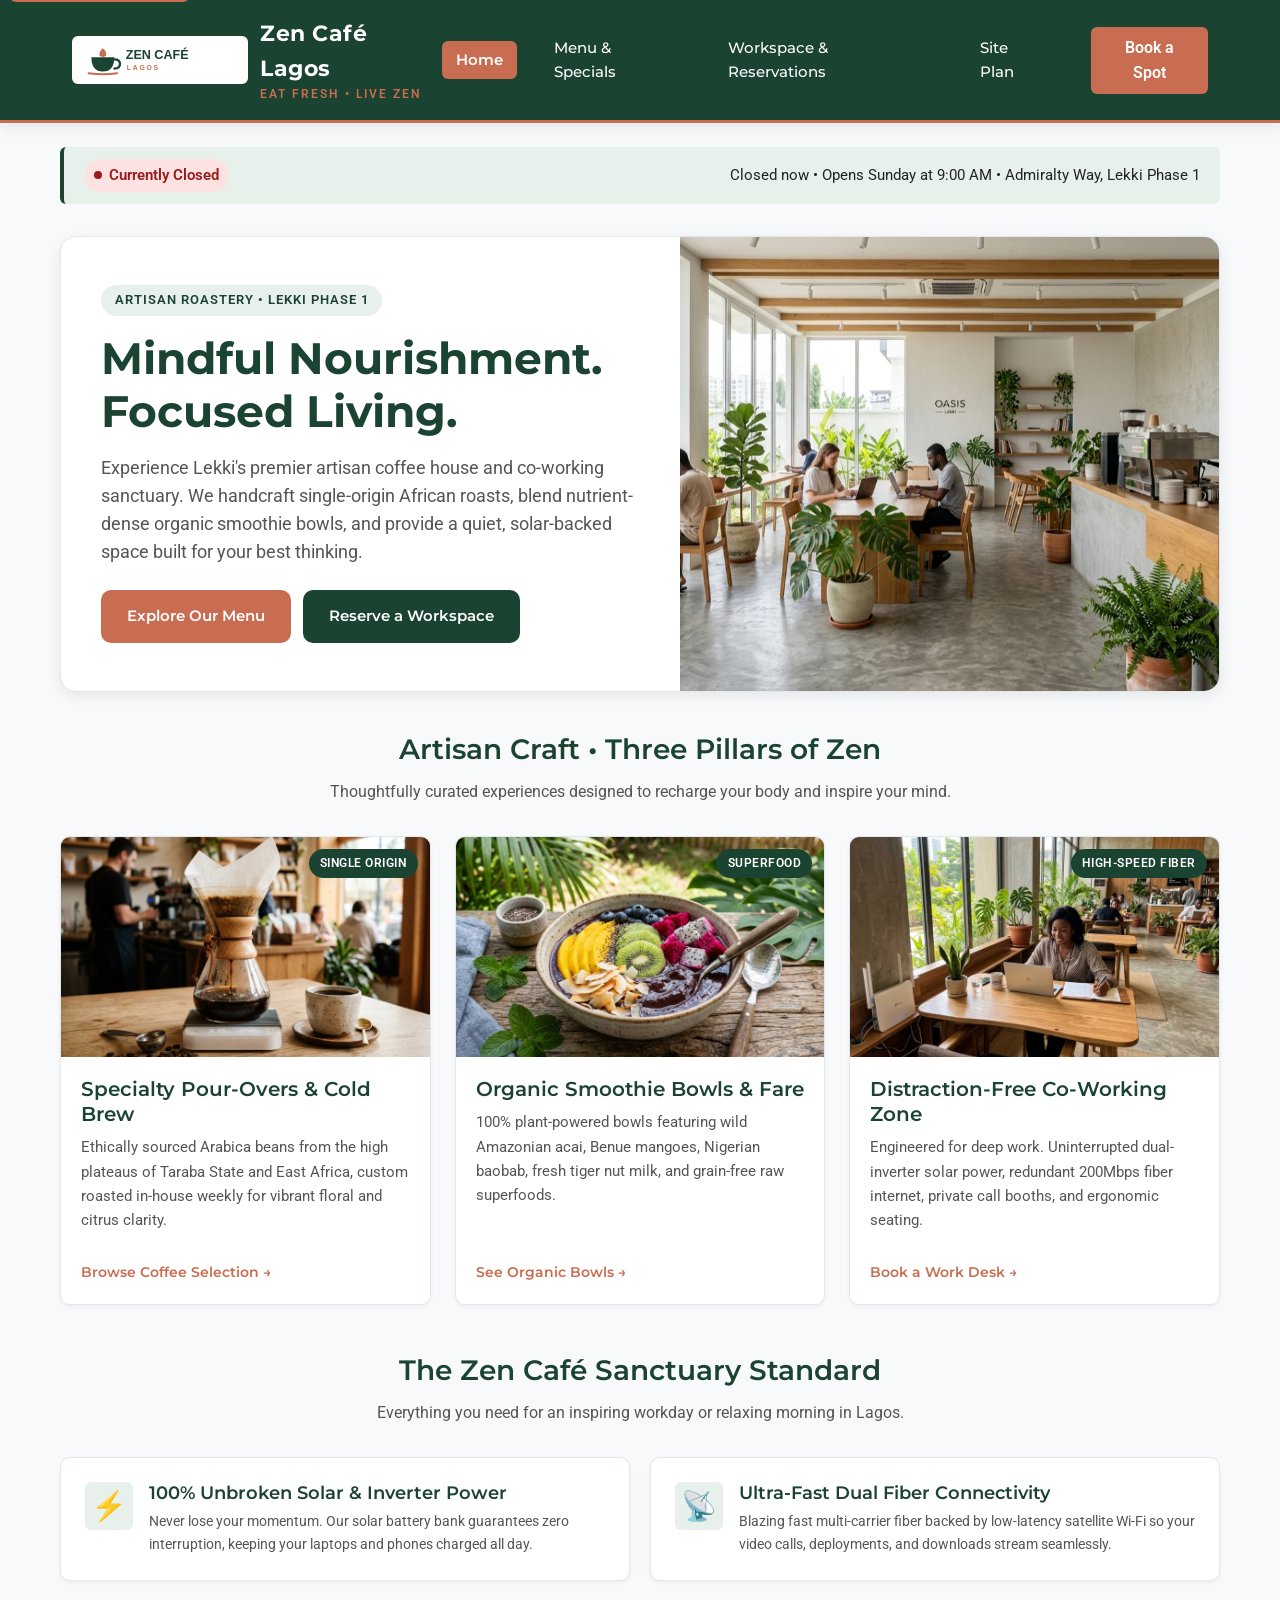
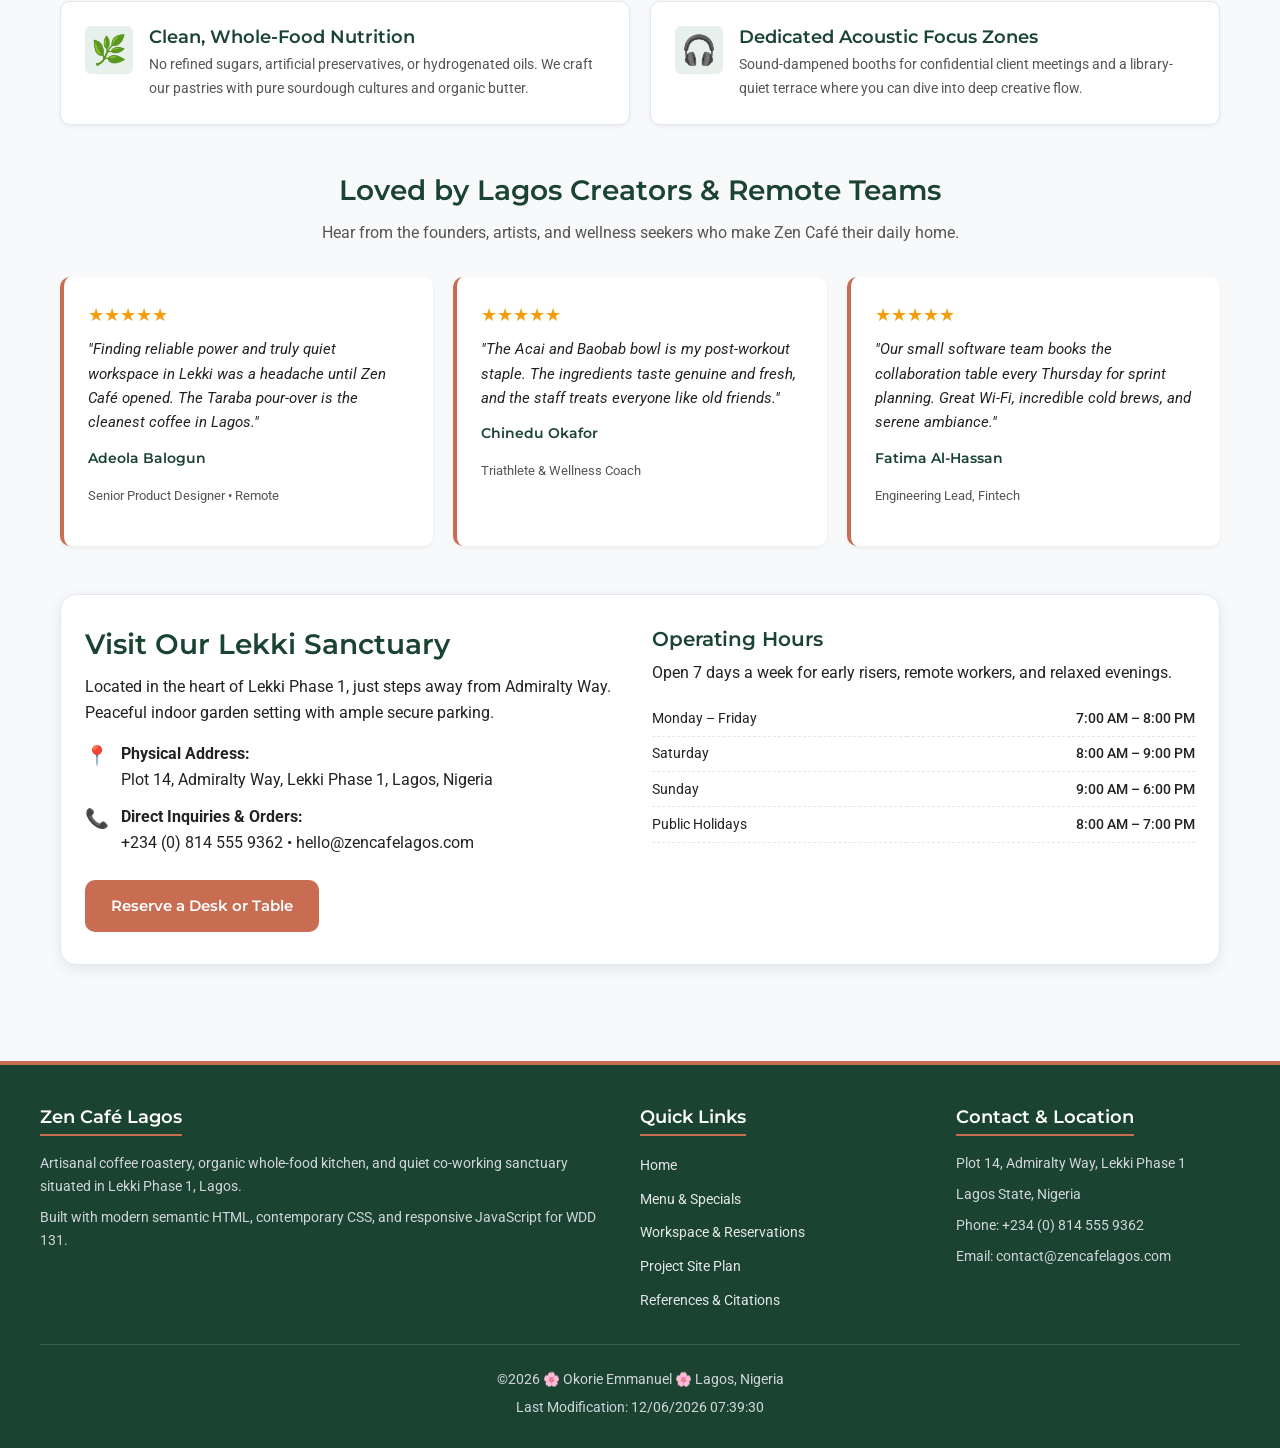
==== project/index.html @ 16a54fa1 "Unsafe attempt to load URL file:///Users/bookpro/Desktop/personal/school/wdd131/project/index.html f" ====
<!DOCTYPE html>
<html lang="en">
<head>
    <meta charset="UTF-8">
    <meta name="viewport" content="width=device-width, initial-scale=1.0">
    <title>Zen Café Lagos | Artisan Coffee, Organic Bowls &amp; Co-Working Sanctuary</title>
    <meta name="description" content="Discover Zen Café Lagos in Lekki Phase 1: specialty single-origin coffees, organic smoothie bowls, fresh sourdough bakery, and a quiet fiber-powered co-working sanctuary.">
    <meta name="author" content="Okorie Emmanuel">
    <link rel="preconnect" href="https://fonts.googleapis.com">
    <link rel="preconnect" href="https://fonts.gstatic.com" crossorigin>
    <link href="https://fonts.googleapis.com/css2?family=Montserrat:wght@500;600;700&family=Roboto:wght@400;500;700&display=swap" rel="stylesheet">
    <link rel="stylesheet" href="styles/main.css">
    <script src="scripts/main.js" defer></script>
</head>
<body>
    <a href="#main-content" class="skip-link">Skip to main content</a>

    <header>
        <div class="header-container">
            <a href="index.html" class="brand-wrapper" aria-label="Zen Café Lagos Home">
                <img src="images/site-logo.svg" alt="Zen Café Lagos Logo" class="site-logo" width="180" height="48">
                <div>
                    <span class="brand-title">Zen Café Lagos</span>
                    <span class="brand-tagline">Eat Fresh &bull; Live Zen</span>
                </div>
            </a>

            <button type="button" class="hamburger-btn" id="hamburger-btn" aria-label="Toggle navigation menu" aria-expanded="false" aria-controls="primary-nav">
                <span></span>
                <span></span>
                <span></span>
            </button>

            <nav class="primary-nav" id="primary-nav" aria-label="Main Navigation">
                <ul class="nav-list">
                    <li><a href="index.html" class="nav-link active">Home</a></li>
                    <li><a href="menu.html" class="nav-link">Menu &amp; Specials</a></li>
                    <li><a href="reservations.html" class="nav-link">Workspace &amp; Reservations</a></li>
                    <li><a href="siteplan.html" class="nav-link">Site Plan</a></li>
                    <li class="nav-cta-item"><a href="reservations.html" class="btn-nav-reserve">Book a Spot</a></li>
                </ul>
            </nav>
        </div>
    </header>

    <main id="main-content">
        <!-- Live Operating Hours Status Bar -->
        <div class="status-bar" id="live-cafe-status" aria-live="polite">
            <span class="status-badge status-open">
                <span class="pulse-dot"></span>
                Checking Hours...
            </span>
            <span class="status-hours-text">Admiralty Way, Lekki Phase 1, Lagos</span>
        </div>

        <!-- Hero Section -->
        <section class="hero-section" aria-labelledby="hero-heading">
            <div class="hero-content">
                <span class="hero-pill">Artisan Roastery &bull; Lekki Phase 1</span>
                <h1 id="hero-heading" class="hero-title">Mindful Nourishment. Focused Living.</h1>
                <p class="hero-tagline">
                    Experience Lekki's premier artisan coffee house and co-working sanctuary. We handcraft single-origin African roasts, blend nutrient-dense organic smoothie bowls, and provide a quiet, solar-backed space built for your best thinking.
                </p>
                <div class="hero-actions">
                    <a href="menu.html" class="btn btn-secondary">Explore Our Menu</a>
                    <a href="reservations.html" class="btn btn-primary">Reserve a Workspace</a>
                </div>
            </div>
            <div class="hero-media">
                <img src="images/hero-cafe.jpg" alt="Interior view of Zen Café Lagos sanctuary with wooden desks and lush greenery" width="1200" height="675" fetchpriority="high">
            </div>
        </section>

        <!-- Core Offerings Section -->
        <section class="section-block" aria-labelledby="offerings-heading">
            <div class="section-header-row">
                <h2 id="offerings-heading">Artisan Craft &bull; Three Pillars of Zen</h2>
                <p class="section-subtitle">Thoughtfully curated experiences designed to recharge your body and inspire your mind.</p>
            </div>

            <div class="cards-grid">
                <!-- Card 1: Artisan Coffee -->
                <article class="offering-card">
                    <div class="offering-img-wrapper">
                        <img src="images/artisan-coffee.jpg" alt="Specialty pour-over coffee brewing in Chemex carafe" loading="lazy" width="800" height="600">
                        <span class="offering-badge">Single Origin</span>
                    </div>
                    <div class="offering-content">
                        <h3>Specialty Pour-Overs &amp; Cold Brew</h3>
                        <p>Ethically sourced Arabica beans from the high plateaus of Taraba State and East Africa, custom roasted in-house weekly for vibrant floral and citrus clarity.</p>
                        <a href="menu.html" class="offering-link">Browse Coffee Selection &rarr;</a>
                    </div>
                </article>

                <!-- Card 2: Smoothie Bowls -->
                <article class="offering-card">
                    <div class="offering-img-wrapper">
                        <img src="images/smoothie-bowl.jpg" alt="Vibrant acai smoothie bowl garnished with mango and coconut" loading="lazy" width="800" height="600">
                        <span class="offering-badge">Superfood</span>
                    </div>
                    <div class="offering-content">
                        <h3>Organic Smoothie Bowls &amp; Fare</h3>
                        <p>100% plant-powered bowls featuring wild Amazonian acai, Benue mangoes, Nigerian baobab, fresh tiger nut milk, and grain-free raw superfoods.</p>
                        <a href="menu.html" class="offering-link">See Organic Bowls &rarr;</a>
                    </div>
                </article>

                <!-- Card 3: Co-Working Sanctuary -->
                <article class="offering-card">
                    <div class="offering-img-wrapper">
                        <img src="images/coworking-space.jpg" alt="Quiet sunlit co-working sanctuary with ergonomic seating" loading="lazy" width="800" height="600">
                        <span class="offering-badge">High-Speed Fiber</span>
                    </div>
                    <div class="offering-content">
                        <h3>Distraction-Free Co-Working Zone</h3>
                        <p>Engineered for deep work. Uninterrupted dual-inverter solar power, redundant 200Mbps fiber internet, private call booths, and ergonomic seating.</p>
                        <a href="reservations.html" class="offering-link">Book a Work Desk &rarr;</a>
                    </div>
                </article>
            </div>
        </section>

        <!-- Why Choose Zen Café: Amenities & Standards -->
        <section class="section-block" aria-labelledby="amenities-heading">
            <div class="section-header-row">
                <h2 id="amenities-heading">The Zen Café Sanctuary Standard</h2>
                <p class="section-subtitle">Everything you need for an inspiring workday or relaxing morning in Lagos.</p>
            </div>

            <div class="features-grid">
                <div class="feature-box">
                    <div class="feature-icon" aria-hidden="true">&#9889;</div>
                    <div class="feature-body">
                        <h3>100% Unbroken Solar &amp; Inverter Power</h3>
                        <p>Never lose your momentum. Our solar battery bank guarantees zero interruption, keeping your laptops and phones charged all day.</p>
                    </div>
                </div>

                <div class="feature-box">
                    <div class="feature-icon" aria-hidden="true">&#128225;</div>
                    <div class="feature-body">
                        <h3>Ultra-Fast Dual Fiber Connectivity</h3>
                        <p>Blazing fast multi-carrier fiber backed by low-latency satellite Wi-Fi so your video calls, deployments, and downloads stream seamlessly.</p>
                    </div>
                </div>

                <div class="feature-box">
                    <div class="feature-icon" aria-hidden="true">&#127807;</div>
                    <div class="feature-body">
                        <h3>Clean, Whole-Food Nutrition</h3>
                        <p>No refined sugars, artificial preservatives, or hydrogenated oils. We craft our pastries with pure sourdough cultures and organic butter.</p>
                    </div>
                </div>

                <div class="feature-box">
                    <div class="feature-icon" aria-hidden="true">&#127911;</div>
                    <div class="feature-body">
                        <h3>Dedicated Acoustic Focus Zones</h3>
                        <p>Sound-dampened booths for confidential client meetings and a library-quiet terrace where you can dive into deep creative flow.</p>
                    </div>
                </div>
            </div>
        </section>

        <!-- Community Voices / Testimonials -->
        <section class="section-block" aria-labelledby="testimonials-heading">
            <div class="section-header-row">
                <h2 id="testimonials-heading">Loved by Lagos Creators &amp; Remote Teams</h2>
                <p class="section-subtitle">Hear from the founders, artists, and wellness seekers who make Zen Café their daily home.</p>
            </div>

            <div class="testimonials-grid">
                <article class="testimonial-card">
                    <div class="testimonial-stars" aria-label="5 out of 5 stars">&#9733;&#9733;&#9733;&#9733;&#9733;</div>
                    <p class="testimonial-quote">"Finding reliable power and truly quiet workspace in Lekki was a headache until Zen Café opened. The Taraba pour-over is the cleanest coffee in Lagos."</p>
                    <p class="testimonial-author">Adeola Balogun</p>
                    <p class="testimonial-role">Senior Product Designer &bull; Remote</p>
                </article>

                <article class="testimonial-card">
                    <div class="testimonial-stars" aria-label="5 out of 5 stars">&#9733;&#9733;&#9733;&#9733;&#9733;</div>
                    <p class="testimonial-quote">"The Acai and Baobab bowl is my post-workout staple. The ingredients taste genuine and fresh, and the staff treats everyone like old friends."</p>
                    <p class="testimonial-author">Chinedu Okafor</p>
                    <p class="testimonial-role">Triathlete &amp; Wellness Coach</p>
                </article>

                <article class="testimonial-card">
                    <div class="testimonial-stars" aria-label="5 out of 5 stars">&#9733;&#9733;&#9733;&#9733;&#9733;</div>
                    <p class="testimonial-quote">"Our small software team books the collaboration table every Thursday for sprint planning. Great Wi-Fi, incredible cold brews, and serene ambiance."</p>
                    <p class="testimonial-author">Fatima Al-Hassan</p>
                    <p class="testimonial-role">Engineering Lead, Fintech</p>
                </article>
            </div>
        </section>

        <!-- Location & Hours Section -->
        <section class="section-block" aria-labelledby="location-heading">
            <div class="visit-info-card">
                <div class="visit-details">
                    <h2 id="location-heading">Visit Our Lekki Sanctuary</h2>
                    <p>Located in the heart of Lekki Phase 1, just steps away from Admiralty Way. Peaceful indoor garden setting with ample secure parking.</p>
                    
                    <div class="info-item">
                        <span class="info-icon" aria-hidden="true">&#128205;</span>
                        <div>
                            <strong>Physical Address:</strong><br>
                            Plot 14, Admiralty Way, Lekki Phase 1, Lagos, Nigeria
                        </div>
                    </div>

                    <div class="info-item">
                        <span class="info-icon" aria-hidden="true">&#128222;</span>
                        <div>
                            <strong>Direct Inquiries &amp; Orders:</strong><br>
                            +234 (0) 814 555 9362 &bull; hello@zencafelagos.com
                        </div>
                    </div>

                    <div style="margin-top: 1.5rem;">
                        <a href="reservations.html" class="btn btn-secondary">Reserve a Desk or Table</a>
                    </div>
                </div>

                <div class="visit-hours">
                    <h3>Operating Hours</h3>
                    <p>Open 7 days a week for early risers, remote workers, and relaxed evenings.</p>
                    <table class="hours-table" aria-label="Zen Café Weekly Operating Hours">
                        <tbody>
                            <tr>
                                <td>Monday &ndash; Friday</td>
                                <td>7:00 AM &ndash; 8:00 PM</td>
                            </tr>
                            <tr>
                                <td>Saturday</td>
                                <td>8:00 AM &ndash; 9:00 PM</td>
                            </tr>
                            <tr>
                                <td>Sunday</td>
                                <td>9:00 AM &ndash; 6:00 PM</td>
                            </tr>
                            <tr>
                                <td>Public Holidays</td>
                                <td>8:00 AM &ndash; 7:00 PM</td>
                            </tr>
                        </tbody>
                    </table>
                </div>
            </div>
        </section>
    </main>

    <footer>
        <div class="footer-container">
            <div class="footer-col">
                <h3>Zen Café Lagos</h3>
                <p>Artisanal coffee roastery, organic whole-food kitchen, and quiet co-working sanctuary situated in Lekki Phase 1, Lagos.</p>
                <p>Built with modern semantic HTML, contemporary CSS, and responsive JavaScript for WDD 131.</p>
            </div>

            <div class="footer-col">
                <h3>Quick Links</h3>
                <ul class="footer-links">
                    <li><a href="index.html">Home</a></li>
                    <li><a href="menu.html">Menu &amp; Specials</a></li>
                    <li><a href="reservations.html">Workspace &amp; Reservations</a></li>
                    <li><a href="siteplan.html">Project Site Plan</a></li>
                    <li><a href="references.html">References &amp; Citations</a></li>
                </ul>
            </div>

            <div class="footer-col">
                <h3>Contact &amp; Location</h3>
                <p>Plot 14, Admiralty Way, Lekki Phase 1</p>
                <p>Lagos State, Nigeria</p>
                <p>Phone: +234 (0) 814 555 9362</p>
                <p>Email: contact@zencafelagos.com</p>
            </div>
        </div>

        <div class="footer-bottom">
            <p>&copy;<span id="currentyear"></span> 🌸 Okorie Emmanuel 🌸 Lagos, Nigeria</p>
            <p id="lastModified"></p>
        </div>
    </footer>
</body>
</html>
---- project/styles/main.css ----
/* ==========================================================================
   Zen Café Lagos - Production Stylesheet
   WDD 131 - Dynamic Web Fundamentals Final Project
   Design System: Deep Forest Green (#1B4332), Warm Terracotta (#C86D51),
                  Soft Off-White (#F8F9FA), Charcoal Black (#222222)
   ========================================================================== */

:root {
    --primary-color: #1B4332;
    --primary-dark: #122e22;
    --primary-light: #2d6a4f;
    --secondary-color: #C86D51;
    --secondary-hover: #b25d43;
    --accent-light: #E8F0EC;
    --accent-sand: #F3E9DC;
    --neutral-light: #F8F9FA;
    --neutral-white: #FFFFFF;
    --neutral-dark: #222222;
    --neutral-muted: #555555;
    --border-color: #E2E8F0;
    --shadow-sm: 0 2px 4px rgba(0, 0, 0, 0.05);
    --shadow-md: 0 4px 14px rgba(0, 0, 0, 0.08);
    --shadow-lg: 0 10px 30px rgba(0, 0, 0, 0.12);
    --radius-sm: 6px;
    --radius-md: 10px;
    --radius-lg: 16px;
    --transition: all 0.25s ease-in-out;
    --heading-font: 'Montserrat', sans-serif;
    --body-font: 'Roboto', sans-serif;
}

/* Base Reset & Typography */
* {
    margin: 0;
    padding: 0;
    box-sizing: border-box;
}

html {
    scroll-behavior: smooth;
}

body {
    font-family: var(--body-font);
    color: var(--neutral-dark);
    background-color: var(--neutral-light);
    line-height: 1.6;
    display: flex;
    flex-direction: column;
    min-height: 100vh;
}

img {
    max-width: 100%;
    height: auto;
    display: block;
}

a {
    color: var(--primary-color);
    text-decoration: none;
    transition: var(--transition);
}

a:hover, a:focus {
    color: var(--secondary-color);
}

h1, h2, h3, h4 {
    font-family: var(--heading-font);
    color: var(--primary-color);
    line-height: 1.25;
}

h1 {
    font-size: 2.25rem;
    font-weight: 700;
}

h2 {
    font-size: 1.75rem;
    font-weight: 600;
    margin-bottom: 0.75rem;
}

h3 {
    font-size: 1.25rem;
    font-weight: 600;
    margin-bottom: 0.5rem;
}

p {
    margin-bottom: 1rem;
    color: var(--neutral-dark);
}

/* Accessibility Skip Link */
.skip-link {
    position: absolute;
    top: -40px;
    left: 10px;
    background: var(--secondary-color);
    color: var(--neutral-white);
    padding: 8px 16px;
    z-index: 1000;
    font-weight: 600;
    border-radius: var(--radius-sm);
    transition: top 0.2s ease;
}

.skip-link:focus {
    top: 10px;
}

/* Header & Navigation */
header {
    background-color: var(--primary-color);
    color: var(--neutral-white);
    position: sticky;
    top: 0;
    z-index: 100;
    box-shadow: var(--shadow-md);
    border-bottom: 3px solid var(--secondary-color);
}

.header-container {
    max-width: 1200px;
    margin: 0 auto;
    padding: 0.75rem 1.25rem;
    display: flex;
    align-items: center;
    justify-content: space-between;
}

.brand-wrapper {
    display: flex;
    align-items: center;
    gap: 0.75rem;
    text-decoration: none;
}

.site-logo {
    height: 48px;
    width: auto;
    background: var(--neutral-white);
    padding: 4px 8px;
    border-radius: var(--radius-sm);
}

.brand-title {
    font-family: var(--heading-font);
    font-size: 1.35rem;
    font-weight: 700;
    color: var(--neutral-white);
    letter-spacing: 0.5px;
}

.brand-tagline {
    display: block;
    font-size: 0.75rem;
    color: var(--secondary-color);
    letter-spacing: 2px;
    text-transform: uppercase;
    font-weight: 600;
}

/* Hamburger Button */
.hamburger-btn {
    display: flex;
    flex-direction: column;
    justify-content: space-around;
    width: 44px;
    height: 44px;
    padding: 8px;
    background: transparent;
    border: 1px solid rgba(255, 255, 255, 0.3);
    border-radius: var(--radius-sm);
    cursor: pointer;
    transition: var(--transition);
}

.hamburger-btn:hover, .hamburger-btn:focus {
    background: rgba(255, 255, 255, 0.15);
    border-color: var(--secondary-color);
}

.hamburger-btn span {
    display: block;
    width: 100%;
    height: 3px;
    background-color: var(--neutral-white);
    border-radius: 2px;
    transition: var(--transition);
}

.hamburger-btn.open span:nth-child(1) {
    transform: translateY(8px) rotate(45deg);
}

.hamburger-btn.open span:nth-child(2) {
    opacity: 0;
}

.hamburger-btn.open span:nth-child(3) {
    transform: translateY(-8px) rotate(-45deg);
}

/* Primary Navigation */
.primary-nav {
    display: none;
    width: 100%;
    background-color: var(--primary-dark);
    padding: 1rem 1.25rem;
    border-top: 1px solid rgba(255, 255, 255, 0.1);
}

.primary-nav.open {
    display: block;
}

.nav-list {
    list-style: none;
    display: flex;
    flex-direction: column;
    gap: 0.75rem;
}

.nav-link {
    color: var(--neutral-white);
    font-family: var(--heading-font);
    font-size: 1rem;
    font-weight: 500;
    padding: 0.5rem 0.75rem;
    border-radius: var(--radius-sm);
    display: block;
}

.nav-link:hover, .nav-link:focus {
    background-color: rgba(255, 255, 255, 0.1);
    color: var(--secondary-color);
}

.nav-link.active {
    background-color: var(--secondary-color);
    color: var(--neutral-white);
    font-weight: 600;
}

.nav-cta-item {
    margin-top: 0.5rem;
}

.btn-nav-reserve {
    display: inline-block;
    background-color: var(--secondary-color);
    color: var(--neutral-white);
    padding: 0.5rem 1rem;
    border-radius: var(--radius-sm);
    font-weight: 600;
    text-align: center;
}

.btn-nav-reserve:hover {
    background-color: var(--secondary-hover);
    color: var(--neutral-white);
}

/* Main Content Container */
main {
    flex: 1;
    max-width: 1200px;
    width: 100%;
    margin: 0 auto;
    padding: 1.5rem 1.25rem 3rem;
}

/* Hero Section */
.hero-section {
    background: var(--neutral-white);
    border-radius: var(--radius-lg);
    box-shadow: var(--shadow-md);
    overflow: hidden;
    margin-bottom: 2.5rem;
    display: flex;
    flex-direction: column;
    border: 1px solid var(--border-color);
}

.hero-content {
    padding: 2rem 1.5rem;
}

.hero-pill {
    display: inline-block;
    background-color: var(--accent-light);
    color: var(--primary-color);
    font-size: 0.8rem;
    font-weight: 600;
    padding: 0.35rem 0.85rem;
    border-radius: 50px;
    margin-bottom: 1rem;
    text-transform: uppercase;
    letter-spacing: 1px;
}

.hero-title {
    font-size: 2.2rem;
    line-height: 1.2;
    margin-bottom: 1rem;
}

.hero-tagline {
    font-size: 1.1rem;
    color: var(--neutral-muted);
    margin-bottom: 1.5rem;
}

.hero-actions {
    display: flex;
    flex-wrap: wrap;
    gap: 0.75rem;
}

.hero-media {
    position: relative;
    width: 100%;
}

.hero-media img {
    width: 100%;
    height: 100%;
    object-fit: cover;
    max-height: 480px;
}

/* Buttons */
.btn {
    display: inline-flex;
    align-items: center;
    justify-content: center;
    gap: 0.5rem;
    font-family: var(--heading-font);
    font-size: 0.95rem;
    font-weight: 600;
    padding: 0.75rem 1.5rem;
    border-radius: var(--radius-md);
    cursor: pointer;
    border: 2px solid transparent;
    transition: var(--transition);
}

.btn-primary {
    background-color: var(--primary-color);
    color: var(--neutral-white);
}

.btn-primary:hover, .btn-primary:focus {
    background-color: var(--primary-dark);
    color: var(--neutral-white);
    transform: translateY(-2px);
    box-shadow: var(--shadow-sm);
}

.btn-secondary {
    background-color: var(--secondary-color);
    color: var(--neutral-white);
}

.btn-secondary:hover, .btn-secondary:focus {
    background-color: var(--secondary-hover);
    color: var(--neutral-white);
    transform: translateY(-2px);
    box-shadow: var(--shadow-sm);
}

.btn-outline {
    background-color: transparent;
    border-color: var(--primary-color);
    color: var(--primary-color);
}

.btn-outline:hover, .btn-outline:focus {
    background-color: var(--primary-color);
    color: var(--neutral-white);
    transform: translateY(-2px);
}

/* Status Indicator Bar */
.status-bar {
    background: var(--accent-light);
    border-left: 4px solid var(--primary-color);
    padding: 0.75rem 1.25rem;
    border-radius: var(--radius-sm);
    display: flex;
    align-items: center;
    justify-content: space-between;
    flex-wrap: wrap;
    gap: 0.5rem;
    margin-bottom: 2rem;
    font-size: 0.95rem;
}

.status-badge {
    display: inline-flex;
    align-items: center;
    gap: 0.4rem;
    font-weight: 600;
    padding: 0.25rem 0.65rem;
    border-radius: 50px;
}

.status-open {
    background-color: #d1fae5;
    color: #065f46;
}

.status-closed {
    background-color: #fee2e2;
    color: #991b1b;
}

.pulse-dot {
    width: 8px;
    height: 8px;
    border-radius: 50%;
    background-color: currentColor;
    display: inline-block;
}

/* Content Sections */
.section-block {
    margin-bottom: 3rem;
}

.section-header-row {
    text-align: center;
    max-width: 700px;
    margin: 0 auto 2rem;
}

.section-subtitle {
    color: var(--neutral-muted);
    font-size: 1rem;
}

/* Offerings Cards Grid */
.cards-grid {
    display: grid;
    grid-template-columns: 1fr;
    gap: 1.5rem;
}

.offering-card {
    background: var(--neutral-white);
    border-radius: var(--radius-md);
    overflow: hidden;
    box-shadow: var(--shadow-sm);
    border: 1px solid var(--border-color);
    transition: var(--transition);
    display: flex;
    flex-direction: column;
}

.offering-card:hover {
    transform: translateY(-4px);
    box-shadow: var(--shadow-lg);
    border-color: var(--secondary-color);
}

.offering-img-wrapper {
    position: relative;
    height: 220px;
    overflow: hidden;
    background: var(--accent-light);
}

.offering-img-wrapper img {
    width: 100%;
    height: 100%;
    object-fit: cover;
    transition: transform 0.4s ease;
}

.offering-card:hover .offering-img-wrapper img {
    transform: scale(1.05);
}

.offering-badge {
    position: absolute;
    top: 12px;
    right: 12px;
    background: var(--primary-color);
    color: var(--neutral-white);
    font-size: 0.75rem;
    font-weight: 600;
    padding: 0.3rem 0.7rem;
    border-radius: 50px;
    text-transform: uppercase;
    letter-spacing: 0.5px;
}

.offering-content {
    padding: 1.25rem;
    flex: 1;
    display: flex;
    flex-direction: column;
}

.offering-content h3 {
    margin-bottom: 0.5rem;
    color: var(--primary-color);
}

.offering-content p {
    color: var(--neutral-muted);
    font-size: 0.95rem;
    flex: 1;
}

.offering-link {
    font-family: var(--heading-font);
    font-weight: 600;
    font-size: 0.9rem;
    color: var(--secondary-color);
    display: inline-flex;
    align-items: center;
    gap: 0.35rem;
    margin-top: 0.75rem;
}

.offering-link:hover {
    text-decoration: underline;
    color: var(--secondary-hover);
}

/* Feature Highlights Grid */
.features-grid {
    display: grid;
    grid-template-columns: 1fr;
    gap: 1.25rem;
}

.feature-box {
    background: var(--neutral-white);
    padding: 1.5rem;
    border-radius: var(--radius-md);
    border: 1px solid var(--border-color);
    box-shadow: var(--shadow-sm);
    display: flex;
    gap: 1rem;
    align-items: flex-start;
}

.feature-icon {
    font-size: 1.8rem;
    background: var(--accent-light);
    color: var(--primary-color);
    width: 48px;
    height: 48px;
    display: flex;
    align-items: center;
    justify-content: center;
    border-radius: var(--radius-sm);
    flex-shrink: 0;
}

.feature-body h3 {
    font-size: 1.1rem;
    margin-bottom: 0.35rem;
}

.feature-body p {
    font-size: 0.9rem;
    color: var(--neutral-muted);
    margin-bottom: 0;
}

/* Testimonials / Community Grid */
.testimonials-grid {
    display: grid;
    grid-template-columns: 1fr;
    gap: 1.25rem;
}

.testimonial-card {
    background: var(--neutral-white);
    padding: 1.5rem;
    border-radius: var(--radius-md);
    border-left: 4px solid var(--secondary-color);
    box-shadow: var(--shadow-sm);
}

.testimonial-stars {
    color: #f59e0b;
    margin-bottom: 0.5rem;
    font-size: 1.1rem;
}

.testimonial-quote {
    font-style: italic;
    color: var(--neutral-dark);
    margin-bottom: 0.75rem;
    font-size: 0.95rem;
}

.testimonial-author {
    font-family: var(--heading-font);
    font-weight: 600;
    color: var(--primary-color);
    font-size: 0.9rem;
}

.testimonial-role {
    color: var(--neutral-muted);
    font-size: 0.8rem;
}

/* Location & Visit Info Box */
.visit-info-card {
    background: var(--neutral-white);
    border-radius: var(--radius-lg);
    border: 1px solid var(--border-color);
    box-shadow: var(--shadow-md);
    padding: 2rem 1.5rem;
    display: grid;
    grid-template-columns: 1fr;
    gap: 1.5rem;
}

.visit-details h3 {
    color: var(--primary-color);
    margin-bottom: 1rem;
}

.info-item {
    display: flex;
    gap: 0.75rem;
    margin-bottom: 0.75rem;
}

.info-icon {
    color: var(--secondary-color);
    font-size: 1.2rem;
    flex-shrink: 0;
}

.hours-table {
    width: 100%;
    border-collapse: collapse;
    margin-top: 0.5rem;
    font-size: 0.9rem;
}

.hours-table td {
    padding: 0.35rem 0;
    border-bottom: 1px dashed var(--border-color);
}

.hours-table td:last-child {
    text-align: right;
    font-weight: 500;
}

/* ==========================================================================
   MENU PAGE SPECIFIC STYLES
   ========================================================================== */
.menu-controls {
    background: var(--neutral-white);
    padding: 1.5rem;
    border-radius: var(--radius-md);
    box-shadow: var(--shadow-sm);
    border: 1px solid var(--border-color);
    margin-bottom: 2rem;
}

.search-bar-wrapper {
    position: relative;
    margin-bottom: 1.25rem;
}

.search-input {
    width: 100%;
    padding: 0.75rem 1rem 0.75rem 2.5rem;
    border: 2px solid var(--border-color);
    border-radius: var(--radius-md);
    font-family: var(--body-font);
    font-size: 1rem;
    transition: var(--transition);
}

.search-input:focus {
    outline: none;
    border-color: var(--primary-color);
    box-shadow: 0 0 0 3px rgba(27, 67, 50, 0.15);
}

.search-icon {
    position: absolute;
    left: 12px;
    top: 50%;
    transform: translateY(-50%);
    color: var(--neutral-muted);
}

.filter-categories {
    display: flex;
    flex-wrap: wrap;
    gap: 0.5rem;
    margin-bottom: 1rem;
}

.filter-btn {
    background: var(--neutral-light);
    border: 1px solid var(--border-color);
    color: var(--neutral-dark);
    padding: 0.45rem 0.9rem;
    border-radius: 50px;
    font-family: var(--heading-font);
    font-size: 0.85rem;
    font-weight: 600;
    cursor: pointer;
    transition: var(--transition);
}

.filter-btn:hover {
    background: var(--accent-light);
    color: var(--primary-color);
}

.filter-btn.active {
    background: var(--primary-color);
    color: var(--neutral-white);
    border-color: var(--primary-color);
}

.dietary-filters {
    display: flex;
    flex-wrap: wrap;
    align-items: center;
    gap: 1rem;
    padding-top: 0.75rem;
    border-top: 1px solid var(--border-color);
    font-size: 0.85rem;
}

.dietary-label {
    font-weight: 600;
    color: var(--neutral-dark);
}

.checkbox-label {
    display: inline-flex;
    align-items: center;
    gap: 0.35rem;
    cursor: pointer;
    user-select: none;
}

.checkbox-label input[type="checkbox"] {
    accent-color: var(--primary-color);
    width: 16px;
    height: 16px;
}

.menu-stats-bar {
    display: flex;
    justify-content: space-between;
    align-items: center;
    flex-wrap: wrap;
    gap: 0.75rem;
    margin-bottom: 1.5rem;
    font-size: 0.9rem;
    color: var(--neutral-muted);
}

.favorites-counter-badge {
    background: #fef2f2;
    color: #dc2626;
    border: 1px solid #fecaca;
    padding: 0.3rem 0.75rem;
    border-radius: 50px;
    font-weight: 600;
    display: inline-flex;
    align-items: center;
    gap: 0.35rem;
}

.menu-grid {
    display: grid;
    grid-template-columns: 1fr;
    gap: 1.5rem;
}

.menu-card {
    background: var(--neutral-white);
    border-radius: var(--radius-md);
    overflow: hidden;
    border: 1px solid var(--border-color);
    box-shadow: var(--shadow-sm);
    display: flex;
    flex-direction: column;
    transition: var(--transition);
    position: relative;
}

.menu-card:hover {
    transform: translateY(-4px);
    box-shadow: var(--shadow-md);
    border-color: var(--secondary-color);
}

.menu-card-img-wrapper {
    height: 200px;
    position: relative;
    overflow: hidden;
    background: var(--accent-light);
}

.menu-card-img-wrapper img {
    width: 100%;
    height: 100%;
    object-fit: cover;
    transition: transform 0.4s ease;
}

.menu-card:hover .menu-card-img-wrapper img {
    transform: scale(1.04);
}

.btn-favorite {
    position: absolute;
    top: 10px;
    right: 10px;
    background: rgba(255, 255, 255, 0.9);
    border: none;
    width: 36px;
    height: 36px;
    border-radius: 50%;
    display: flex;
    align-items: center;
    justify-content: center;
    cursor: pointer;
    font-size: 1.1rem;
    color: #9ca3af;
    box-shadow: var(--shadow-sm);
    transition: var(--transition);
}

.btn-favorite:hover {
    background: #ffffff;
    color: #ef4444;
    transform: scale(1.1);
}

.btn-favorite.favorited {
    color: #ef4444;
    background: #ffffff;
}

.menu-card-body {
    padding: 1.25rem;
    display: flex;
    flex-direction: column;
    flex: 1;
}

.menu-card-header {
    display: flex;
    justify-content: space-between;
    align-items: baseline;
    margin-bottom: 0.5rem;
}

.menu-card-header h3 {
    font-size: 1.15rem;
    color: var(--primary-color);
    margin-bottom: 0;
}

.menu-price {
    font-family: var(--heading-font);
    font-weight: 700;
    color: var(--secondary-color);
    font-size: 1.05rem;
    white-space: nowrap;
}

.menu-card-desc {
    font-size: 0.9rem;
    color: var(--neutral-muted);
    margin-bottom: 1rem;
    flex: 1;
}

.menu-tags {
    display: flex;
    flex-wrap: wrap;
    gap: 0.35rem;
    margin-top: auto;
}

.tag-badge {
    font-size: 0.72rem;
    font-weight: 600;
    padding: 0.2rem 0.55rem;
    border-radius: 4px;
    text-transform: uppercase;
}

.tag-vegan { background: #dcfce7; color: #166534; }
.tag-gf { background: #fef9c3; color: #854d0e; }
.tag-keto { background: #e0e7ff; color: #3730a3; }
.tag-organic { background: #f3e8ff; color: #6b21a8; }
.tag-signature { background: #ffedd5; color: #9a3412; }

/* Empty state */
.empty-menu-message {
    text-align: center;
    padding: 3rem 1.5rem;
    background: var(--neutral-white);
    border-radius: var(--radius-md);
    border: 1px dashed var(--border-color);
    grid-column: 1 / -1;
}

/* ==========================================================================
   RESERVATIONS & FORM SPECIFIC STYLES
   ========================================================================== */
.reservation-layout {
    display: grid;
    grid-template-columns: 1fr;
    gap: 2rem;
}

.booking-form-card {
    background: var(--neutral-white);
    border-radius: var(--radius-lg);
    border: 1px solid var(--border-color);
    box-shadow: var(--shadow-md);
    padding: 2rem 1.5rem;
}

.form-instructions {
    margin-bottom: 1.5rem;
    color: var(--neutral-muted);
    font-size: 0.95rem;
}

.required-star {
    color: #dc2626;
    font-weight: bold;
}

fieldset {
    border: 1px solid var(--border-color);
    border-radius: var(--radius-md);
    padding: 1.25rem;
    margin-bottom: 1.5rem;
    background: #fafbfc;
}

legend {
    font-family: var(--heading-font);
    font-weight: 600;
    color: var(--primary-color);
    font-size: 1.05rem;
    padding: 0 0.5rem;
}

.form-row {
    display: grid;
    grid-template-columns: 1fr;
    gap: 1rem;
    margin-bottom: 1rem;
}

.form-group {
    display: flex;
    flex-direction: column;
    margin-bottom: 1rem;
}

.form-group:last-child {
    margin-bottom: 0;
}

.form-group label {
    font-weight: 600;
    font-size: 0.9rem;
    margin-bottom: 0.35rem;
    color: var(--neutral-dark);
}

.form-control {
    width: 100%;
    padding: 0.7rem 0.85rem;
    border: 1.5px solid var(--border-color);
    border-radius: var(--radius-sm);
    font-family: var(--body-font);
    font-size: 0.95rem;
    background-color: var(--neutral-white);
    transition: var(--transition);
}

.form-control:focus {
    outline: none;
    border-color: var(--primary-color);
    box-shadow: 0 0 0 3px rgba(27, 67, 50, 0.15);
}

textarea.form-control {
    resize: vertical;
    min-height: 90px;
}

.form-hint {
    font-size: 0.8rem;
    color: var(--neutral-muted);
    margin-top: 0.25rem;
}

.amenities-group {
    display: grid;
    grid-template-columns: 1fr;
    gap: 0.65rem;
    margin-top: 0.5rem;
}

.amenity-checkbox {
    display: flex;
    align-items: center;
    gap: 0.5rem;
    font-size: 0.9rem;
    background: var(--neutral-white);
    padding: 0.6rem 0.75rem;
    border: 1px solid var(--border-color);
    border-radius: var(--radius-sm);
    cursor: pointer;
    transition: var(--transition);
}

.amenity-checkbox:hover {
    border-color: var(--primary-light);
}

.amenity-checkbox input {
    accent-color: var(--primary-color);
    width: 18px;
    height: 18px;
}

.terms-row {
    margin: 1.25rem 0;
}

.submit-btn-row {
    margin-top: 1.5rem;
}

.submit-btn {
    width: 100%;
    padding: 0.9rem;
    font-size: 1.05rem;
}

/* Dynamic Confirmation Card */
.confirmation-container {
    display: none;
    background: #ecfdf5;
    border: 2px solid #10b981;
    border-radius: var(--radius-lg);
    padding: 1.75rem;
    margin-bottom: 2rem;
    box-shadow: var(--shadow-md);
    animation: fadeIn 0.4s ease;
}

.confirmation-header {
    display: flex;
    align-items: center;
    gap: 0.75rem;
    margin-bottom: 1rem;
    color: #065f46;
}

.confirmation-icon {
    font-size: 2rem;
}

.confirmation-details-box {
    background: #ffffff;
    border: 1px solid #d1fae5;
    border-radius: var(--radius-md);
    padding: 1.25rem;
    margin-top: 1rem;
}

.booking-code-tag {
    display: inline-block;
    background: var(--primary-color);
    color: var(--neutral-white);
    font-family: monospace;
    font-size: 1.1rem;
    padding: 0.25rem 0.75rem;
    border-radius: var(--radius-sm);
    font-weight: 700;
}

/* User's Saved Bookings History */
.saved-bookings-card {
    background: var(--neutral-white);
    border-radius: var(--radius-lg);
    border: 1px solid var(--border-color);
    box-shadow: var(--shadow-sm);
    padding: 1.75rem 1.5rem;
}

.saved-bookings-header {
    display: flex;
    justify-content: space-between;
    align-items: center;
    margin-bottom: 1rem;
}

.btn-clear-history {
    background: transparent;
    border: 1px solid #ef4444;
    color: #ef4444;
    font-size: 0.8rem;
    font-weight: 600;
    padding: 0.3rem 0.65rem;
    border-radius: var(--radius-sm);
    cursor: pointer;
    transition: var(--transition);
}

.btn-clear-history:hover {
    background: #fee2e2;
}

.booking-item-card {
    border: 1px solid var(--border-color);
    border-left: 4px solid var(--primary-color);
    border-radius: var(--radius-sm);
    padding: 1rem;
    margin-bottom: 0.75rem;
    background: #fafbfc;
}

.booking-item-title {
    font-weight: 700;
    color: var(--primary-color);
    display: flex;
    justify-content: space-between;
    margin-bottom: 0.25rem;
}

/* ==========================================================================
   REFERENCES PAGE SPECIFIC STYLES
   ========================================================================== */
.references-container {
    background: var(--neutral-white);
    border-radius: var(--radius-lg);
    border: 1px solid var(--border-color);
    box-shadow: var(--shadow-md);
    padding: 2.5rem 1.75rem;
}

.references-table {
    width: 100%;
    border-collapse: collapse;
    margin: 1.5rem 0;
    font-size: 0.95rem;
}

.references-table th, .references-table td {
    padding: 0.85rem 1rem;
    text-align: left;
    border-bottom: 1px solid var(--border-color);
}

.references-table th {
    background-color: var(--accent-light);
    color: var(--primary-color);
    font-family: var(--heading-font);
    font-weight: 600;
}

.references-table tr:hover {
    background-color: #fafbfc;
}

/* ==========================================================================
   Footer
   ========================================================================== */
footer {
    background-color: var(--primary-color);
    color: var(--neutral-white);
    border-top: 4px solid var(--secondary-color);
    padding: 2.5rem 1.25rem 1.5rem;
    margin-top: auto;
}

.footer-container {
    max-width: 1200px;
    margin: 0 auto;
    display: grid;
    grid-template-columns: 1fr;
    gap: 2rem;
    margin-bottom: 2rem;
}

.footer-col h3 {
    color: var(--neutral-white);
    font-size: 1.1rem;
    margin-bottom: 1rem;
    border-bottom: 2px solid var(--secondary-color);
    padding-bottom: 0.4rem;
    display: inline-block;
}

.footer-col p {
    color: #d1d5db;
    font-size: 0.9rem;
    margin-bottom: 0.5rem;
}

.footer-links {
    list-style: none;
    display: flex;
    flex-direction: column;
    gap: 0.5rem;
}

.footer-links a {
    color: #e5e7eb;
    font-size: 0.9rem;
}

.footer-links a:hover {
    color: var(--secondary-color);
    padding-left: 4px;
}

.footer-bottom {
    max-width: 1200px;
    margin: 0 auto;
    padding-top: 1.5rem;
    border-top: 1px solid rgba(255, 255, 255, 0.15);
    text-align: center;
    font-size: 0.85rem;
    color: #d1d5db;
}

.footer-bottom p {
    color: #d1d5db;
    margin-bottom: 0.35rem;
}

/* Animation */
@keyframes fadeIn {
    from { opacity: 0; transform: translateY(-8px); }
    to { opacity: 1; transform: translateY(0); }
}

/* ==========================================================================
   Responsive Media Queries (PARC Principles)
   ========================================================================== */

/* Tablet (>= 680px) */
@media (min-width: 680px) {
    .cards-grid {
        grid-template-columns: repeat(2, 1fr);
    }

    .features-grid {
        grid-template-columns: repeat(2, 1fr);
    }

    .menu-grid {
        grid-template-columns: repeat(2, 1fr);
    }

    .form-row {
        grid-template-columns: repeat(2, 1fr);
    }

    .amenities-group {
        grid-template-columns: repeat(2, 1fr);
    }

    .footer-container {
        grid-template-columns: repeat(2, 1fr);
    }
}

/* Desktop (>= 960px) */
@media (min-width: 960px) {
    .header-container {
        padding: 1rem 2rem;
    }

    .hamburger-btn {
        display: none;
    }

    .primary-nav {
        display: block;
        width: auto;
        background: transparent;
        padding: 0;
        border-top: none;
    }

    .nav-list {
        flex-direction: row;
        align-items: center;
        gap: 1.5rem;
    }

    .nav-link {
        font-size: 0.95rem;
        padding: 0.45rem 0.85rem;
    }

    .nav-cta-item {
        margin-top: 0;
        margin-left: 0.5rem;
    }

    /* Hero Two-Column */
    .hero-section {
        flex-direction: row;
        align-items: center;
    }

    .hero-content {
        flex: 1;
        padding: 3rem 2.5rem;
    }

    .hero-title {
        font-size: 2.75rem;
    }

    .hero-media {
        flex: 1;
        align-self: stretch;
    }

    .hero-media img {
        height: 100%;
        max-height: none;
    }

    /* 3-Column Offerings Grid */
    .cards-grid {
        grid-template-columns: repeat(3, 1fr);
    }

    .testimonials-grid {
        grid-template-columns: repeat(3, 1fr);
    }

    .menu-grid {
        grid-template-columns: repeat(3, 1fr);
    }

    /* Reservations 2-Column Split */
    .reservation-layout {
        grid-template-columns: 3fr 2fr;
    }

    .visit-info-card {
        grid-template-columns: 1fr 1fr;
    }

    .footer-container {
        grid-template-columns: 2fr 1fr 1fr;
    }
}
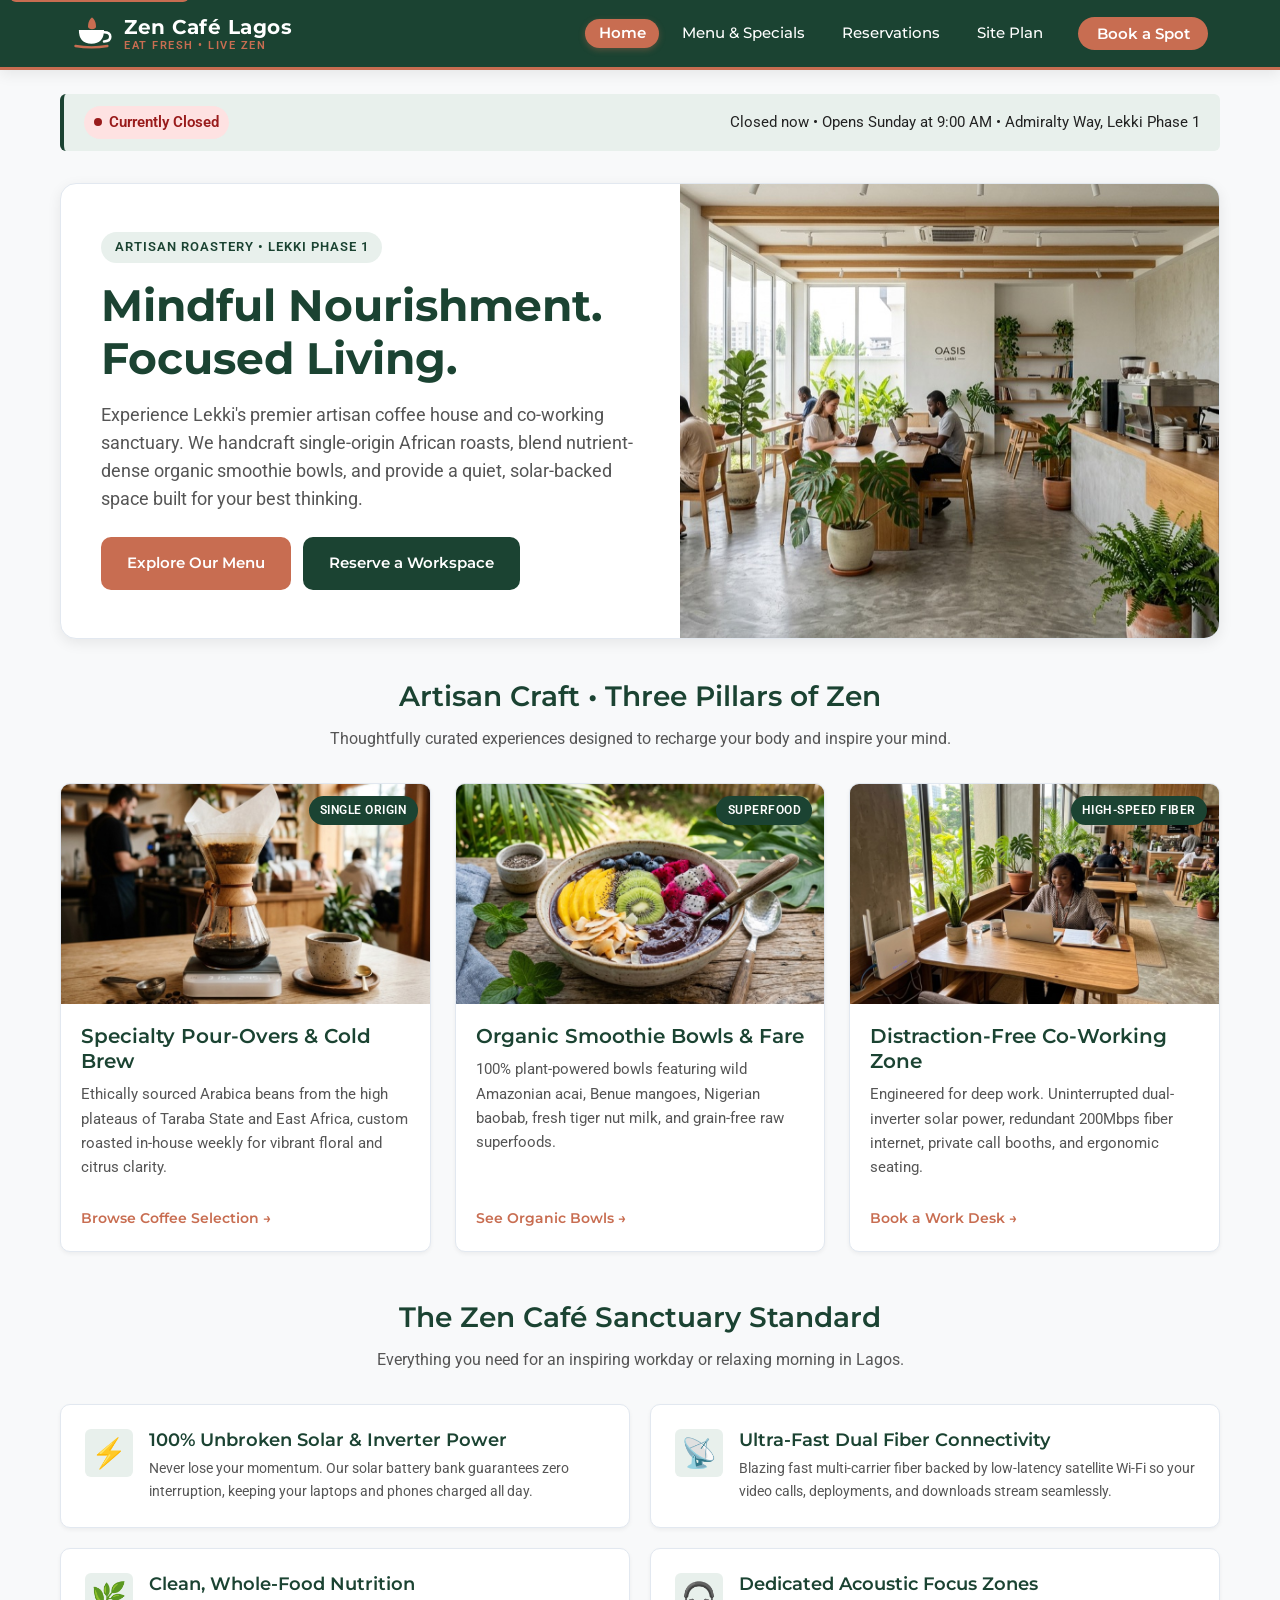
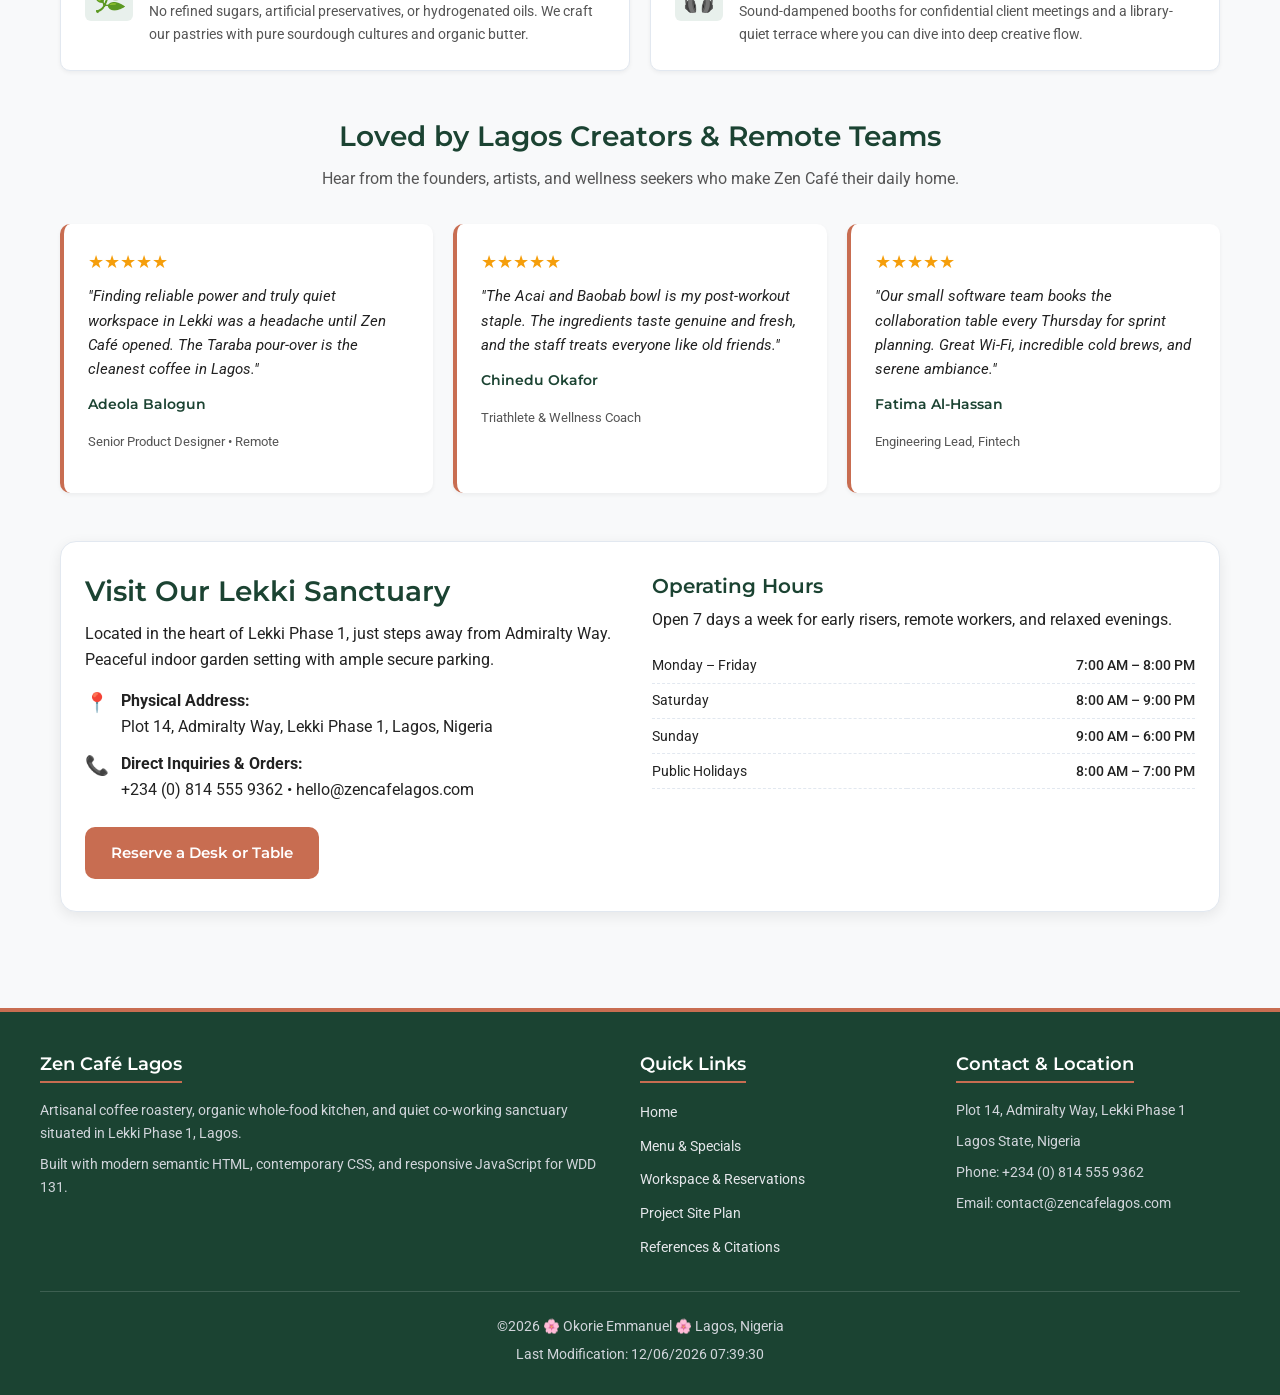
==== commit 76ac5055: "Refactor navigation bar with sleek logo mark, clean pill links, and prevent text wrapping" ====
--- a/project/index.html
+++ b/project/index.html
@@ -10,6 +10,7 @@
     <link rel="preconnect" href="https://fonts.gstatic.com" crossorigin>
     <link href="https://fonts.googleapis.com/css2?family=Montserrat:wght@500;600;700&family=Roboto:wght@400;500;700&display=swap" rel="stylesheet">
     <link rel="stylesheet" href="styles/main.css">
+    <link rel="icon" href="images/favicon.svg" type="image/svg+xml">
     <script src="scripts/main.js" defer></script>
 </head>
 <body>
@@ -18,8 +19,8 @@
     <header>
         <div class="header-container">
             <a href="index.html" class="brand-wrapper" aria-label="Zen Café Lagos Home">
-                <img src="images/site-logo.svg" alt="Zen Café Lagos Logo" class="site-logo" width="180" height="48">
-                <div>
+                <img src="images/logo-icon.svg" alt="Zen Café Lagos Icon" class="brand-icon" width="40" height="40">
+                <div class="brand-text">
                     <span class="brand-title">Zen Café Lagos</span>
                     <span class="brand-tagline">Eat Fresh &bull; Live Zen</span>
                 </div>
@@ -35,7 +36,7 @@
                 <ul class="nav-list">
                     <li><a href="index.html" class="nav-link active">Home</a></li>
                     <li><a href="menu.html" class="nav-link">Menu &amp; Specials</a></li>
-                    <li><a href="reservations.html" class="nav-link">Workspace &amp; Reservations</a></li>
+                    <li><a href="reservations.html" class="nav-link">Reservations</a></li>
                     <li><a href="siteplan.html" class="nav-link">Site Plan</a></li>
                     <li class="nav-cta-item"><a href="reservations.html" class="btn-nav-reserve">Book a Spot</a></li>
                 </ul>
--- a/project/styles/main.css
+++ b/project/styles/main.css
@@ -126,42 +126,50 @@
 .header-container {
     max-width: 1200px;
     margin: 0 auto;
-    padding: 0.75rem 1.25rem;
+    padding: 0.85rem 1.25rem;
     display: flex;
     align-items: center;
     justify-content: space-between;
+    gap: 1.5rem;
 }
 
 .brand-wrapper {
-    display: flex;
+    display: inline-flex;
     align-items: center;
     gap: 0.75rem;
     text-decoration: none;
-}
-
-.site-logo {
-    height: 48px;
-    width: auto;
-    background: var(--neutral-white);
-    padding: 4px 8px;
-    border-radius: var(--radius-sm);
+    flex-shrink: 0;
+}
+
+.brand-icon {
+    width: 40px;
+    height: 40px;
+    display: block;
+    flex-shrink: 0;
+}
+
+.brand-text {
+    display: flex;
+    flex-direction: column;
 }
 
 .brand-title {
     font-family: var(--heading-font);
-    font-size: 1.35rem;
+    font-size: 1.25rem;
     font-weight: 700;
     color: var(--neutral-white);
     letter-spacing: 0.5px;
+    line-height: 1.15;
 }
 
 .brand-tagline {
     display: block;
-    font-size: 0.75rem;
+    font-size: 0.68rem;
     color: var(--secondary-color);
-    letter-spacing: 2px;
+    letter-spacing: 1.5px;
     text-transform: uppercase;
     font-weight: 600;
+    line-height: 1.2;
 }
 
 /* Hamburger Button */
@@ -228,22 +236,27 @@
 .nav-link {
     color: var(--neutral-white);
     font-family: var(--heading-font);
-    font-size: 1rem;
+    font-size: 0.95rem;
     font-weight: 500;
-    padding: 0.5rem 0.75rem;
-    border-radius: var(--radius-sm);
-    display: block;
+    padding: 0.5rem 0.9rem;
+    border-radius: 50px;
+    display: inline-flex;
+    align-items: center;
+    white-space: nowrap;
+    line-height: 1;
+    transition: var(--transition);
 }
 
 .nav-link:hover, .nav-link:focus {
-    background-color: rgba(255, 255, 255, 0.1);
-    color: var(--secondary-color);
+    background-color: rgba(255, 255, 255, 0.12);
+    color: var(--neutral-white);
 }
 
 .nav-link.active {
     background-color: var(--secondary-color);
     color: var(--neutral-white);
     font-weight: 600;
+    box-shadow: 0 2px 6px rgba(200, 109, 81, 0.35);
 }
 
 .nav-cta-item {
@@ -251,18 +264,27 @@
 }
 
 .btn-nav-reserve {
-    display: inline-block;
+    display: inline-flex;
+    align-items: center;
+    justify-content: center;
     background-color: var(--secondary-color);
     color: var(--neutral-white);
-    padding: 0.5rem 1rem;
-    border-radius: var(--radius-sm);
+    font-family: var(--heading-font);
+    font-size: 0.95rem;
+    padding: 0.55rem 1.15rem;
+    border-radius: 50px;
     font-weight: 600;
     text-align: center;
-}
-
-.btn-nav-reserve:hover {
+    white-space: nowrap;
+    line-height: 1;
+    transition: var(--transition);
+}
+
+.btn-nav-reserve:hover, .btn-nav-reserve:focus {
     background-color: var(--secondary-hover);
     color: var(--neutral-white);
+    box-shadow: 0 4px 12px rgba(0, 0, 0, 0.15);
+    transform: translateY(-1px);
 }
 
 /* Main Content Container */
@@ -1164,6 +1186,7 @@
     border: 1px solid var(--border-color);
     box-shadow: var(--shadow-md);
     padding: 2.5rem 1.75rem;
+    
 }
 
 .references-table {
@@ -1297,7 +1320,7 @@
 /* Desktop (>= 960px) */
 @media (min-width: 960px) {
     .header-container {
-        padding: 1rem 2rem;
+        padding: 0.85rem 2rem;
     }
 
     .hamburger-btn {
@@ -1315,17 +1338,17 @@
     .nav-list {
         flex-direction: row;
         align-items: center;
-        gap: 1.5rem;
+        gap: 0.6rem;
     }
 
     .nav-link {
-        font-size: 0.95rem;
+        font-size: 0.92rem;
         padding: 0.45rem 0.85rem;
     }
 
     .nav-cta-item {
         margin-top: 0;
-        margin-left: 0.5rem;
+        margin-left: 0.75rem;
     }
 
     /* Hero Two-Column */
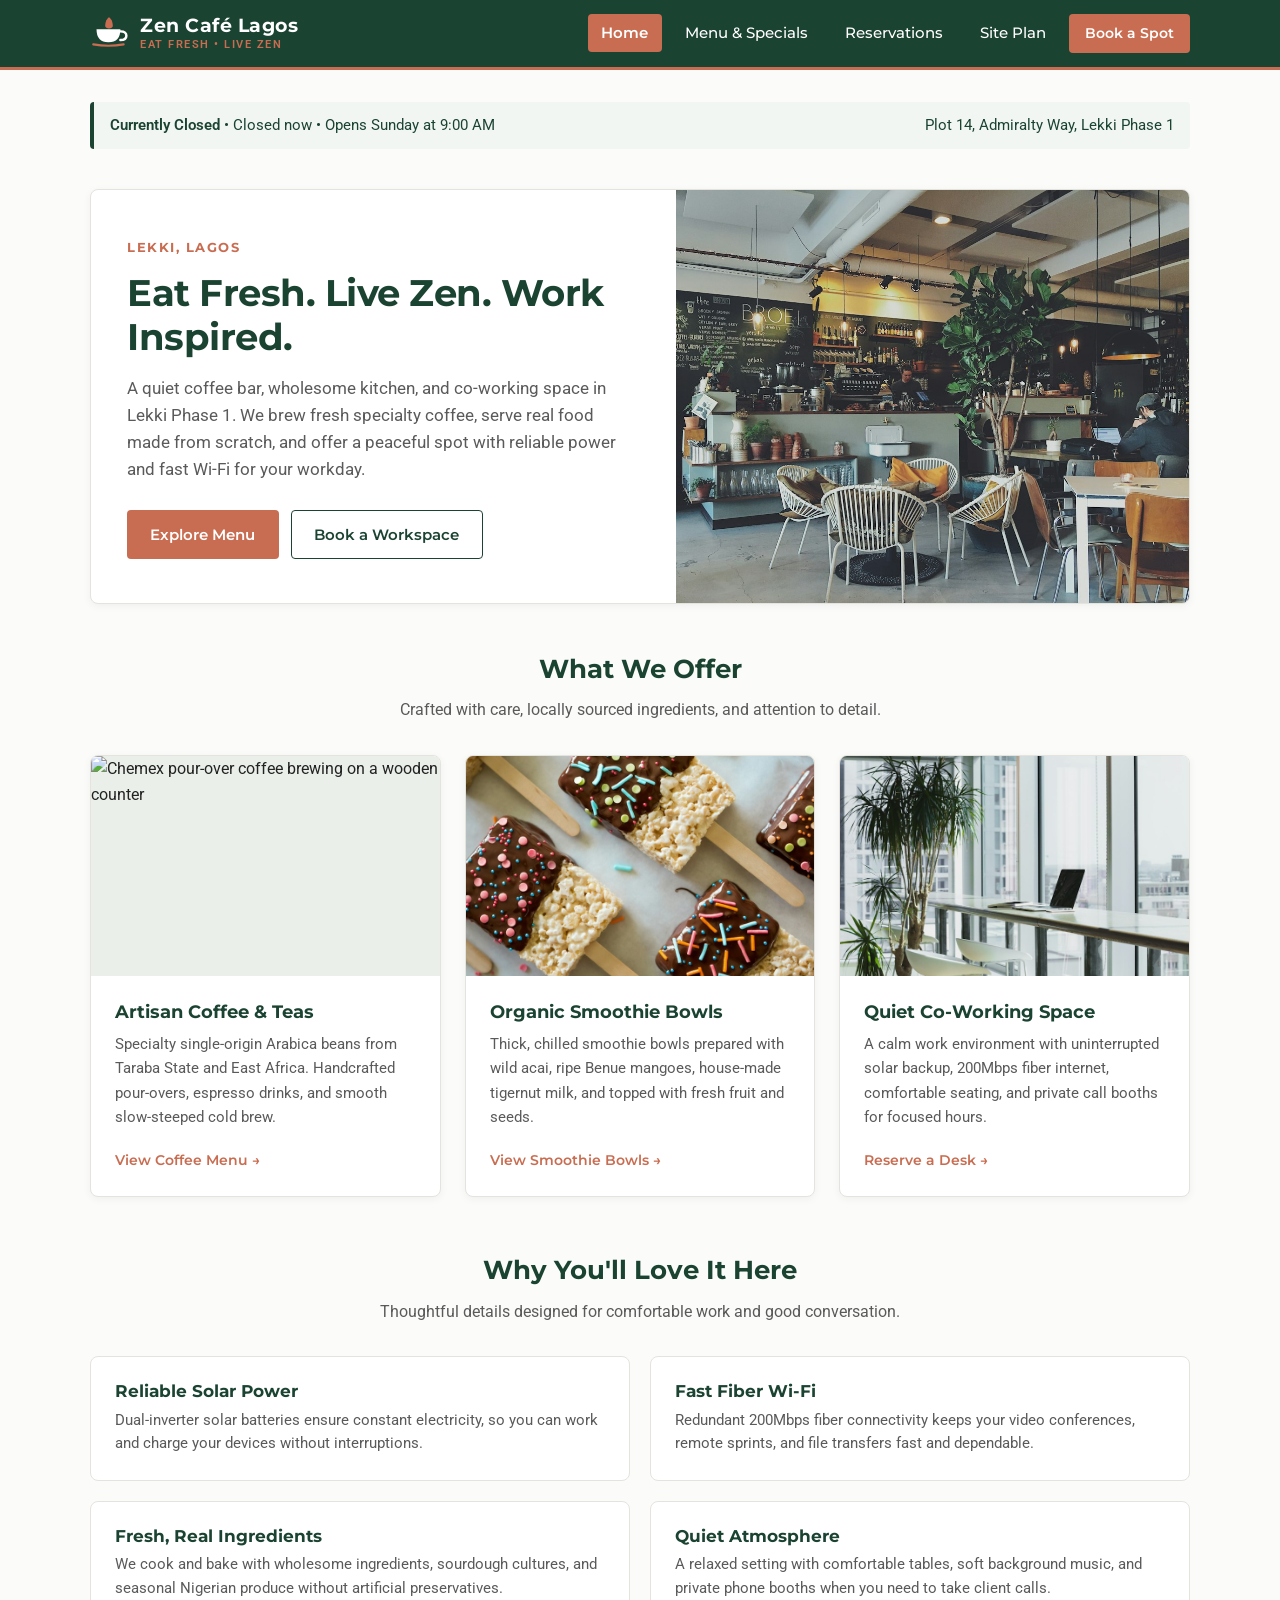
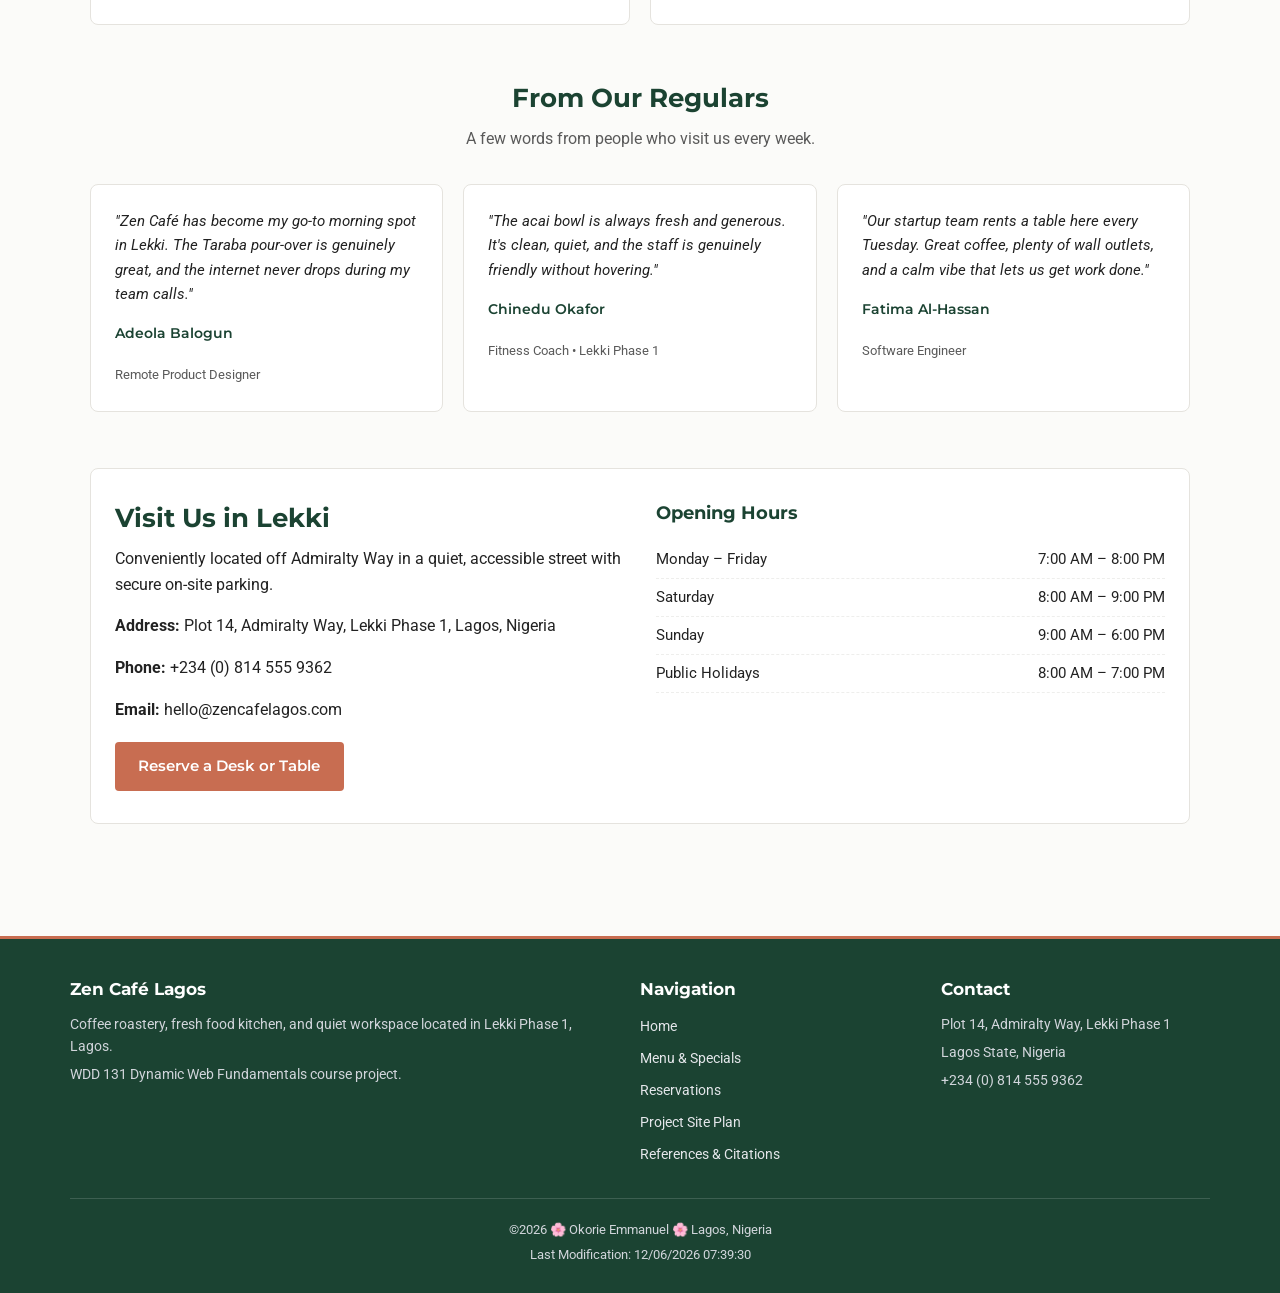
==== commit d0bda1d6: "Humanize design: replace AI images with authentic photography, clean up copy, simplify styling to ma" ====
--- a/project/index.html
+++ b/project/index.html
@@ -3,8 +3,8 @@
 <head>
     <meta charset="UTF-8">
     <meta name="viewport" content="width=device-width, initial-scale=1.0">
-    <title>Zen Café Lagos | Artisan Coffee, Organic Bowls &amp; Co-Working Sanctuary</title>
-    <meta name="description" content="Discover Zen Café Lagos in Lekki Phase 1: specialty single-origin coffees, organic smoothie bowls, fresh sourdough bakery, and a quiet fiber-powered co-working sanctuary.">
+    <title>Zen Café Lagos | Coffee, Fresh Food &amp; Co-Working in Lekki</title>
+    <meta name="description" content="Zen Café Lagos in Lekki Phase 1: specialty single-origin coffee, fresh smoothie bowls, artisan sourdough, and a quiet solar-powered workspace.">
     <meta name="author" content="Okorie Emmanuel">
     <link rel="preconnect" href="https://fonts.googleapis.com">
     <link rel="preconnect" href="https://fonts.gstatic.com" crossorigin>
@@ -19,7 +19,7 @@
     <header>
         <div class="header-container">
             <a href="index.html" class="brand-wrapper" aria-label="Zen Café Lagos Home">
-                <img src="images/logo-icon.svg" alt="Zen Café Lagos Icon" class="brand-icon" width="40" height="40">
+                <img src="images/logo-icon.svg" alt="Zen Café Logo Icon" class="brand-icon" width="38" height="38">
                 <div class="brand-text">
                     <span class="brand-title">Zen Café Lagos</span>
                     <span class="brand-tagline">Eat Fresh &bull; Live Zen</span>
@@ -38,247 +38,187 @@
                     <li><a href="menu.html" class="nav-link">Menu &amp; Specials</a></li>
                     <li><a href="reservations.html" class="nav-link">Reservations</a></li>
                     <li><a href="siteplan.html" class="nav-link">Site Plan</a></li>
-                    <li class="nav-cta-item"><a href="reservations.html" class="btn-nav-reserve">Book a Spot</a></li>
+                    <li><a href="reservations.html" class="btn-nav-reserve">Book a Spot</a></li>
                 </ul>
             </nav>
         </div>
     </header>
 
     <main id="main-content">
-        <!-- Live Operating Hours Status Bar -->
-        <div class="status-bar" id="live-cafe-status" aria-live="polite">
-            <span class="status-badge status-open">
-                <span class="pulse-dot"></span>
-                Checking Hours...
-            </span>
-            <span class="status-hours-text">Admiralty Way, Lekki Phase 1, Lagos</span>
+        <!-- Operating Status Notice -->
+        <div class="hours-notice" id="live-cafe-status" aria-live="polite">
+            <span><strong>Hours:</strong> Open daily on Admiralty Way, Lekki Phase 1</span>
+            <span>Checking live hours...</span>
         </div>
 
         <!-- Hero Section -->
-        <section class="hero-section" aria-labelledby="hero-heading">
+        <section class="hero-section" aria-labelledby="hero-title">
             <div class="hero-content">
-                <span class="hero-pill">Artisan Roastery &bull; Lekki Phase 1</span>
-                <h1 id="hero-heading" class="hero-title">Mindful Nourishment. Focused Living.</h1>
-                <p class="hero-tagline">
-                    Experience Lekki's premier artisan coffee house and co-working sanctuary. We handcraft single-origin African roasts, blend nutrient-dense organic smoothie bowls, and provide a quiet, solar-backed space built for your best thinking.
+                <span class="hero-location-label">Lekki, Lagos</span>
+                <h1 id="hero-title" class="hero-title">Eat Fresh. Live Zen. Work Inspired.</h1>
+                <p class="hero-text">
+                    A quiet coffee bar, wholesome kitchen, and co-working space in Lekki Phase 1. We brew fresh specialty coffee, serve real food made from scratch, and offer a peaceful spot with reliable power and fast Wi-Fi for your workday.
                 </p>
-                <div class="hero-actions">
-                    <a href="menu.html" class="btn btn-secondary">Explore Our Menu</a>
-                    <a href="reservations.html" class="btn btn-primary">Reserve a Workspace</a>
+                <div class="hero-buttons">
+                    <a href="menu.html" class="btn btn-secondary">Explore Menu</a>
+                    <a href="reservations.html" class="btn btn-outline">Book a Workspace</a>
                 </div>
             </div>
             <div class="hero-media">
-                <img src="images/hero-cafe.jpg" alt="Interior view of Zen Café Lagos sanctuary with wooden desks and lush greenery" width="1200" height="675" fetchpriority="high">
-            </div>
-        </section>
-
-        <!-- Core Offerings Section -->
-        <section class="section-block" aria-labelledby="offerings-heading">
-            <div class="section-header-row">
-                <h2 id="offerings-heading">Artisan Craft &bull; Three Pillars of Zen</h2>
-                <p class="section-subtitle">Thoughtfully curated experiences designed to recharge your body and inspire your mind.</p>
-            </div>
-
-            <div class="cards-grid">
-                <!-- Card 1: Artisan Coffee -->
+                <img src="images/hero-cafe.jpg" alt="Interior seating of Zen Café Lagos with natural daylight and wooden tables" width="1200" height="700">
+            </div>
+        </section>
+
+        <!-- Offerings Section -->
+        <section class="section-wrapper" aria-labelledby="offerings-title">
+            <div class="section-title-area">
+                <h2 id="offerings-title">What We Offer</h2>
+                <p class="section-subtitle">Crafted with care, locally sourced ingredients, and attention to detail.</p>
+            </div>
+
+            <div class="offerings-grid">
                 <article class="offering-card">
-                    <div class="offering-img-wrapper">
-                        <img src="images/artisan-coffee.jpg" alt="Specialty pour-over coffee brewing in Chemex carafe" loading="lazy" width="800" height="600">
-                        <span class="offering-badge">Single Origin</span>
-                    </div>
-                    <div class="offering-content">
-                        <h3>Specialty Pour-Overs &amp; Cold Brew</h3>
-                        <p>Ethically sourced Arabica beans from the high plateaus of Taraba State and East Africa, custom roasted in-house weekly for vibrant floral and citrus clarity.</p>
-                        <a href="menu.html" class="offering-link">Browse Coffee Selection &rarr;</a>
-                    </div>
-                </article>
-
-                <!-- Card 2: Smoothie Bowls -->
+                    <img src="images/artisan-coffee.jpg" alt="Chemex pour-over coffee brewing on a wooden counter" loading="lazy" width="800" height="600">
+                    <div class="offering-details">
+                        <h3>Artisan Coffee &amp; Teas</h3>
+                        <p>Specialty single-origin Arabica beans from Taraba State and East Africa. Handcrafted pour-overs, espresso drinks, and smooth slow-steeped cold brew.</p>
+                        <a href="menu.html" class="offering-link">View Coffee Menu &rarr;</a>
+                    </div>
+                </article>
+
                 <article class="offering-card">
-                    <div class="offering-img-wrapper">
-                        <img src="images/smoothie-bowl.jpg" alt="Vibrant acai smoothie bowl garnished with mango and coconut" loading="lazy" width="800" height="600">
-                        <span class="offering-badge">Superfood</span>
-                    </div>
-                    <div class="offering-content">
-                        <h3>Organic Smoothie Bowls &amp; Fare</h3>
-                        <p>100% plant-powered bowls featuring wild Amazonian acai, Benue mangoes, Nigerian baobab, fresh tiger nut milk, and grain-free raw superfoods.</p>
-                        <a href="menu.html" class="offering-link">See Organic Bowls &rarr;</a>
-                    </div>
-                </article>
-
-                <!-- Card 3: Co-Working Sanctuary -->
+                    <img src="images/smoothie-bowl.jpg" alt="Fresh acai smoothie bowl topped with sliced kiwi, banana, and berries" loading="lazy" width="800" height="600">
+                    <div class="offering-details">
+                        <h3>Organic Smoothie Bowls</h3>
+                        <p>Thick, chilled smoothie bowls prepared with wild acai, ripe Benue mangoes, house-made tigernut milk, and topped with fresh fruit and seeds.</p>
+                        <a href="menu.html" class="offering-link">View Smoothie Bowls &rarr;</a>
+                    </div>
+                </article>
+
                 <article class="offering-card">
-                    <div class="offering-img-wrapper">
-                        <img src="images/coworking-space.jpg" alt="Quiet sunlit co-working sanctuary with ergonomic seating" loading="lazy" width="800" height="600">
-                        <span class="offering-badge">High-Speed Fiber</span>
-                    </div>
-                    <div class="offering-content">
-                        <h3>Distraction-Free Co-Working Zone</h3>
-                        <p>Engineered for deep work. Uninterrupted dual-inverter solar power, redundant 200Mbps fiber internet, private call booths, and ergonomic seating.</p>
-                        <a href="reservations.html" class="offering-link">Book a Work Desk &rarr;</a>
-                    </div>
-                </article>
-            </div>
-        </section>
-
-        <!-- Why Choose Zen Café: Amenities & Standards -->
-        <section class="section-block" aria-labelledby="amenities-heading">
-            <div class="section-header-row">
-                <h2 id="amenities-heading">The Zen Café Sanctuary Standard</h2>
-                <p class="section-subtitle">Everything you need for an inspiring workday or relaxing morning in Lagos.</p>
-            </div>
-
-            <div class="features-grid">
-                <div class="feature-box">
-                    <div class="feature-icon" aria-hidden="true">&#9889;</div>
-                    <div class="feature-body">
-                        <h3>100% Unbroken Solar &amp; Inverter Power</h3>
-                        <p>Never lose your momentum. Our solar battery bank guarantees zero interruption, keeping your laptops and phones charged all day.</p>
-                    </div>
-                </div>
-
-                <div class="feature-box">
-                    <div class="feature-icon" aria-hidden="true">&#128225;</div>
-                    <div class="feature-body">
-                        <h3>Ultra-Fast Dual Fiber Connectivity</h3>
-                        <p>Blazing fast multi-carrier fiber backed by low-latency satellite Wi-Fi so your video calls, deployments, and downloads stream seamlessly.</p>
-                    </div>
-                </div>
-
-                <div class="feature-box">
-                    <div class="feature-icon" aria-hidden="true">&#127807;</div>
-                    <div class="feature-body">
-                        <h3>Clean, Whole-Food Nutrition</h3>
-                        <p>No refined sugars, artificial preservatives, or hydrogenated oils. We craft our pastries with pure sourdough cultures and organic butter.</p>
-                    </div>
-                </div>
-
-                <div class="feature-box">
-                    <div class="feature-icon" aria-hidden="true">&#127911;</div>
-                    <div class="feature-body">
-                        <h3>Dedicated Acoustic Focus Zones</h3>
-                        <p>Sound-dampened booths for confidential client meetings and a library-quiet terrace where you can dive into deep creative flow.</p>
-                    </div>
-                </div>
-            </div>
-        </section>
-
-        <!-- Community Voices / Testimonials -->
-        <section class="section-block" aria-labelledby="testimonials-heading">
-            <div class="section-header-row">
-                <h2 id="testimonials-heading">Loved by Lagos Creators &amp; Remote Teams</h2>
-                <p class="section-subtitle">Hear from the founders, artists, and wellness seekers who make Zen Café their daily home.</p>
-            </div>
-
-            <div class="testimonials-grid">
-                <article class="testimonial-card">
-                    <div class="testimonial-stars" aria-label="5 out of 5 stars">&#9733;&#9733;&#9733;&#9733;&#9733;</div>
-                    <p class="testimonial-quote">"Finding reliable power and truly quiet workspace in Lekki was a headache until Zen Café opened. The Taraba pour-over is the cleanest coffee in Lagos."</p>
-                    <p class="testimonial-author">Adeola Balogun</p>
-                    <p class="testimonial-role">Senior Product Designer &bull; Remote</p>
-                </article>
-
-                <article class="testimonial-card">
-                    <div class="testimonial-stars" aria-label="5 out of 5 stars">&#9733;&#9733;&#9733;&#9733;&#9733;</div>
-                    <p class="testimonial-quote">"The Acai and Baobab bowl is my post-workout staple. The ingredients taste genuine and fresh, and the staff treats everyone like old friends."</p>
-                    <p class="testimonial-author">Chinedu Okafor</p>
-                    <p class="testimonial-role">Triathlete &amp; Wellness Coach</p>
-                </article>
-
-                <article class="testimonial-card">
-                    <div class="testimonial-stars" aria-label="5 out of 5 stars">&#9733;&#9733;&#9733;&#9733;&#9733;</div>
-                    <p class="testimonial-quote">"Our small software team books the collaboration table every Thursday for sprint planning. Great Wi-Fi, incredible cold brews, and serene ambiance."</p>
-                    <p class="testimonial-author">Fatima Al-Hassan</p>
-                    <p class="testimonial-role">Engineering Lead, Fintech</p>
-                </article>
-            </div>
-        </section>
-
-        <!-- Location & Hours Section -->
-        <section class="section-block" aria-labelledby="location-heading">
-            <div class="visit-info-card">
-                <div class="visit-details">
-                    <h2 id="location-heading">Visit Our Lekki Sanctuary</h2>
-                    <p>Located in the heart of Lekki Phase 1, just steps away from Admiralty Way. Peaceful indoor garden setting with ample secure parking.</p>
-                    
-                    <div class="info-item">
-                        <span class="info-icon" aria-hidden="true">&#128205;</span>
-                        <div>
-                            <strong>Physical Address:</strong><br>
-                            Plot 14, Admiralty Way, Lekki Phase 1, Lagos, Nigeria
-                        </div>
-                    </div>
-
-                    <div class="info-item">
-                        <span class="info-icon" aria-hidden="true">&#128222;</span>
-                        <div>
-                            <strong>Direct Inquiries &amp; Orders:</strong><br>
-                            +234 (0) 814 555 9362 &bull; hello@zencafelagos.com
-                        </div>
-                    </div>
-
-                    <div style="margin-top: 1.5rem;">
+                    <img src="images/coworking-space.jpg" alt="Clean modern co-working desk with natural daylight" loading="lazy" width="800" height="600">
+                    <div class="offering-details">
+                        <h3>Quiet Co-Working Space</h3>
+                        <p>A calm work environment with uninterrupted solar backup, 200Mbps fiber internet, comfortable seating, and private call booths for focused hours.</p>
+                        <a href="reservations.html" class="offering-link">Reserve a Desk &rarr;</a>
+                    </div>
+                </article>
+            </div>
+        </section>
+
+        <!-- Café Amenities -->
+        <section class="section-wrapper" aria-labelledby="amenities-title">
+            <div class="section-title-area">
+                <h2 id="amenities-title">Why You'll Love It Here</h2>
+                <p class="section-subtitle">Thoughtful details designed for comfortable work and good conversation.</p>
+            </div>
+
+            <div class="amenities-grid">
+                <div class="amenity-card">
+                    <h3>Reliable Solar Power</h3>
+                    <p>Dual-inverter solar batteries ensure constant electricity, so you can work and charge your devices without interruptions.</p>
+                </div>
+
+                <div class="amenity-card">
+                    <h3>Fast Fiber Wi-Fi</h3>
+                    <p>Redundant 200Mbps fiber connectivity keeps your video conferences, remote sprints, and file transfers fast and dependable.</p>
+                </div>
+
+                <div class="amenity-card">
+                    <h3>Fresh, Real Ingredients</h3>
+                    <p>We cook and bake with wholesome ingredients, sourdough cultures, and seasonal Nigerian produce without artificial preservatives.</p>
+                </div>
+
+                <div class="amenity-card">
+                    <h3>Quiet Atmosphere</h3>
+                    <p>A relaxed setting with comfortable tables, soft background music, and private phone booths when you need to take client calls.</p>
+                </div>
+            </div>
+        </section>
+
+        <!-- Community Reviews -->
+        <section class="section-wrapper" aria-labelledby="reviews-title">
+            <div class="section-title-area">
+                <h2 id="reviews-title">From Our Regulars</h2>
+                <p class="section-subtitle">A few words from people who visit us every week.</p>
+            </div>
+
+            <div class="reviews-grid">
+                <article class="review-item">
+                    <p class="review-text">"Zen Café has become my go-to morning spot in Lekki. The Taraba pour-over is genuinely great, and the internet never drops during my team calls."</p>
+                    <p class="review-author">Adeola Balogun</p>
+                    <span class="review-role">Remote Product Designer</span>
+                </article>
+
+                <article class="review-item">
+                    <p class="review-text">"The acai bowl is always fresh and generous. It's clean, quiet, and the staff is genuinely friendly without hovering."</p>
+                    <p class="review-author">Chinedu Okafor</p>
+                    <span class="review-role">Fitness Coach &bull; Lekki Phase 1</span>
+                </article>
+
+                <article class="review-item">
+                    <p class="review-text">"Our startup team rents a table here every Tuesday. Great coffee, plenty of wall outlets, and a calm vibe that lets us get work done."</p>
+                    <p class="review-author">Fatima Al-Hassan</p>
+                    <span class="review-role">Software Engineer</span>
+                </article>
+            </div>
+        </section>
+
+        <!-- Location & Hours Box -->
+        <section class="section-wrapper" aria-labelledby="location-title">
+            <div class="location-hours-box">
+                <div class="location-col">
+                    <h2 id="location-title">Visit Us in Lekki</h2>
+                    <p>Conveniently located off Admiralty Way in a quiet, accessible street with secure on-site parking.</p>
+                    <p><strong>Address:</strong> Plot 14, Admiralty Way, Lekki Phase 1, Lagos, Nigeria</p>
+                    <p><strong>Phone:</strong> +234 (0) 814 555 9362</p>
+                    <p><strong>Email:</strong> hello@zencafelagos.com</p>
+                    <div style="margin-top: 1.25rem;">
                         <a href="reservations.html" class="btn btn-secondary">Reserve a Desk or Table</a>
                     </div>
                 </div>
 
-                <div class="visit-hours">
-                    <h3>Operating Hours</h3>
-                    <p>Open 7 days a week for early risers, remote workers, and relaxed evenings.</p>
-                    <table class="hours-table" aria-label="Zen Café Weekly Operating Hours">
-                        <tbody>
-                            <tr>
-                                <td>Monday &ndash; Friday</td>
-                                <td>7:00 AM &ndash; 8:00 PM</td>
-                            </tr>
-                            <tr>
-                                <td>Saturday</td>
-                                <td>8:00 AM &ndash; 9:00 PM</td>
-                            </tr>
-                            <tr>
-                                <td>Sunday</td>
-                                <td>9:00 AM &ndash; 6:00 PM</td>
-                            </tr>
-                            <tr>
-                                <td>Public Holidays</td>
-                                <td>8:00 AM &ndash; 7:00 PM</td>
-                            </tr>
-                        </tbody>
-                    </table>
+                <div class="hours-col">
+                    <h3>Opening Hours</h3>
+                    <ul class="hours-list">
+                        <li><span>Monday &ndash; Friday</span> <span>7:00 AM &ndash; 8:00 PM</span></li>
+                        <li><span>Saturday</span> <span>8:00 AM &ndash; 9:00 PM</span></li>
+                        <li><span>Sunday</span> <span>9:00 AM &ndash; 6:00 PM</span></li>
+                        <li><span>Public Holidays</span> <span>8:00 AM &ndash; 7:00 PM</span></li>
+                    </ul>
                 </div>
             </div>
         </section>
     </main>
 
     <footer>
-        <div class="footer-container">
+        <div class="footer-inner">
             <div class="footer-col">
                 <h3>Zen Café Lagos</h3>
-                <p>Artisanal coffee roastery, organic whole-food kitchen, and quiet co-working sanctuary situated in Lekki Phase 1, Lagos.</p>
-                <p>Built with modern semantic HTML, contemporary CSS, and responsive JavaScript for WDD 131.</p>
+                <p>Coffee roastery, fresh food kitchen, and quiet workspace located in Lekki Phase 1, Lagos.</p>
+                <p>WDD 131 Dynamic Web Fundamentals course project.</p>
             </div>
 
             <div class="footer-col">
-                <h3>Quick Links</h3>
-                <ul class="footer-links">
+                <h3>Navigation</h3>
+                <ul>
                     <li><a href="index.html">Home</a></li>
                     <li><a href="menu.html">Menu &amp; Specials</a></li>
-                    <li><a href="reservations.html">Workspace &amp; Reservations</a></li>
+                    <li><a href="reservations.html">Reservations</a></li>
                     <li><a href="siteplan.html">Project Site Plan</a></li>
                     <li><a href="references.html">References &amp; Citations</a></li>
                 </ul>
             </div>
 
             <div class="footer-col">
-                <h3>Contact &amp; Location</h3>
+                <h3>Contact</h3>
                 <p>Plot 14, Admiralty Way, Lekki Phase 1</p>
                 <p>Lagos State, Nigeria</p>
-                <p>Phone: +234 (0) 814 555 9362</p>
-                <p>Email: contact@zencafelagos.com</p>
-            </div>
-        </div>
-
-        <div class="footer-bottom">
+                <p>+234 (0) 814 555 9362</p>
+            </div>
+        </div>
+
+        <div class="footer-meta">
             <p>&copy;<span id="currentyear"></span> 🌸 Okorie Emmanuel 🌸 Lagos, Nigeria</p>
             <p id="lastModified"></p>
         </div>
--- a/project/styles/main.css
+++ b/project/styles/main.css
@@ -1,35 +1,32 @@
 /* ==========================================================================
-   Zen Café Lagos - Production Stylesheet
+   Zen Café Lagos - Clean Editorial Stylesheet
    WDD 131 - Dynamic Web Fundamentals Final Project
-   Design System: Deep Forest Green (#1B4332), Warm Terracotta (#C86D51),
-                  Soft Off-White (#F8F9FA), Charcoal Black (#222222)
+   Palette: Forest Green (#1B4332), Terracotta (#C86D51), Warm Sand (#FBFBF9)
    ========================================================================== */
 
 :root {
     --primary-color: #1B4332;
-    --primary-dark: #122e22;
-    --primary-light: #2d6a4f;
+    --primary-dark: #122d22;
+    --primary-light: #2d5a45;
     --secondary-color: #C86D51;
-    --secondary-hover: #b25d43;
-    --accent-light: #E8F0EC;
-    --accent-sand: #F3E9DC;
-    --neutral-light: #F8F9FA;
-    --neutral-white: #FFFFFF;
-    --neutral-dark: #222222;
-    --neutral-muted: #555555;
-    --border-color: #E2E8F0;
-    --shadow-sm: 0 2px 4px rgba(0, 0, 0, 0.05);
-    --shadow-md: 0 4px 14px rgba(0, 0, 0, 0.08);
-    --shadow-lg: 0 10px 30px rgba(0, 0, 0, 0.12);
-    --radius-sm: 6px;
-    --radius-md: 10px;
-    --radius-lg: 16px;
-    --transition: all 0.25s ease-in-out;
+    --secondary-hover: #b45e43;
+    --accent-tint: #EAEFEA;
+    --canvas-bg: #FBFBF9;
+    --card-bg: #FFFFFF;
+    --text-main: #222222;
+    --text-muted: #5A5A5A;
+    --border-color: #E5E3DE;
+    --border-light: #EEEEEC;
+    --shadow-soft: 0 2px 8px rgba(0, 0, 0, 0.05);
+    --shadow-hover: 0 6px 18px rgba(0, 0, 0, 0.08);
+    --radius-sm: 4px;
+    --radius-md: 8px;
     --heading-font: 'Montserrat', sans-serif;
     --body-font: 'Roboto', sans-serif;
-}
-
-/* Base Reset & Typography */
+    --transition: 0.2s ease;
+}
+
+/* Base Styles */
 * {
     margin: 0;
     padding: 0;
@@ -42,8 +39,8 @@
 
 body {
     font-family: var(--body-font);
-    color: var(--neutral-dark);
-    background-color: var(--neutral-light);
+    background-color: var(--canvas-bg);
+    color: var(--text-main);
     line-height: 1.6;
     display: flex;
     flex-direction: column;
@@ -69,62 +66,61 @@
 h1, h2, h3, h4 {
     font-family: var(--heading-font);
     color: var(--primary-color);
-    line-height: 1.25;
+    line-height: 1.3;
+    font-weight: 700;
 }
 
 h1 {
-    font-size: 2.25rem;
-    font-weight: 700;
+    font-size: 2.2rem;
+    letter-spacing: -0.5px;
+    margin-bottom: 1rem;
 }
 
 h2 {
-    font-size: 1.75rem;
-    font-weight: 600;
+    font-size: 1.6rem;
     margin-bottom: 0.75rem;
 }
 
 h3 {
-    font-size: 1.25rem;
-    font-weight: 600;
-    margin-bottom: 0.5rem;
+    font-size: 1.15rem;
+    margin-bottom: 0.4rem;
 }
 
 p {
     margin-bottom: 1rem;
-    color: var(--neutral-dark);
+    color: var(--text-main);
 }
 
 /* Accessibility Skip Link */
 .skip-link {
     position: absolute;
-    top: -40px;
-    left: 10px;
+    top: -50px;
+    left: 15px;
     background: var(--secondary-color);
-    color: var(--neutral-white);
+    color: #fff;
     padding: 8px 16px;
     z-index: 1000;
     font-weight: 600;
     border-radius: var(--radius-sm);
-    transition: top 0.2s ease;
+    transition: top 0.2s;
 }
 
 .skip-link:focus {
-    top: 10px;
+    top: 15px;
 }
 
 /* Header & Navigation */
 header {
     background-color: var(--primary-color);
-    color: var(--neutral-white);
+    color: #ffffff;
+    border-bottom: 3px solid var(--secondary-color);
     position: sticky;
     top: 0;
     z-index: 100;
-    box-shadow: var(--shadow-md);
-    border-bottom: 3px solid var(--secondary-color);
 }
 
 .header-container {
-    max-width: 1200px;
+    max-width: 1140px;
     margin: 0 auto;
     padding: 0.85rem 1.25rem;
     display: flex;
@@ -138,12 +134,11 @@
     align-items: center;
     gap: 0.75rem;
     text-decoration: none;
-    flex-shrink: 0;
 }
 
 .brand-icon {
-    width: 40px;
-    height: 40px;
+    width: 38px;
+    height: 38px;
     display: block;
     flex-shrink: 0;
 }
@@ -155,54 +150,45 @@
 
 .brand-title {
     font-family: var(--heading-font);
-    font-size: 1.25rem;
+    font-size: 1.2rem;
     font-weight: 700;
-    color: var(--neutral-white);
+    color: #ffffff;
     letter-spacing: 0.5px;
     line-height: 1.15;
 }
 
 .brand-tagline {
-    display: block;
     font-size: 0.68rem;
     color: var(--secondary-color);
     letter-spacing: 1.5px;
     text-transform: uppercase;
     font-weight: 600;
-    line-height: 1.2;
-}
-
-/* Hamburger Button */
+}
+
+/* Mobile Hamburger Button */
 .hamburger-btn {
     display: flex;
     flex-direction: column;
     justify-content: space-around;
-    width: 44px;
-    height: 44px;
+    width: 40px;
+    height: 40px;
     padding: 8px;
     background: transparent;
     border: 1px solid rgba(255, 255, 255, 0.3);
     border-radius: var(--radius-sm);
     cursor: pointer;
-    transition: var(--transition);
-}
-
-.hamburger-btn:hover, .hamburger-btn:focus {
-    background: rgba(255, 255, 255, 0.15);
-    border-color: var(--secondary-color);
 }
 
 .hamburger-btn span {
     display: block;
     width: 100%;
-    height: 3px;
-    background-color: var(--neutral-white);
-    border-radius: 2px;
+    height: 2px;
+    background-color: #ffffff;
     transition: var(--transition);
 }
 
 .hamburger-btn.open span:nth-child(1) {
-    transform: translateY(8px) rotate(45deg);
+    transform: translateY(7px) rotate(45deg);
 }
 
 .hamburger-btn.open span:nth-child(2) {
@@ -210,7 +196,7 @@
 }
 
 .hamburger-btn.open span:nth-child(3) {
-    transform: translateY(-8px) rotate(-45deg);
+    transform: translateY(-7px) rotate(-45deg);
 }
 
 /* Primary Navigation */
@@ -230,37 +216,31 @@
     list-style: none;
     display: flex;
     flex-direction: column;
-    gap: 0.75rem;
+    gap: 0.5rem;
 }
 
 .nav-link {
-    color: var(--neutral-white);
-    font-family: var(--heading-font);
-    font-size: 0.95rem;
+    color: #ffffff;
+    font-family: var(--heading-font);
+    font-size: 0.92rem;
     font-weight: 500;
-    padding: 0.5rem 0.9rem;
-    border-radius: 50px;
+    padding: 0.45rem 0.85rem;
+    border-radius: var(--radius-sm);
     display: inline-flex;
     align-items: center;
     white-space: nowrap;
-    line-height: 1;
     transition: var(--transition);
 }
 
 .nav-link:hover, .nav-link:focus {
     background-color: rgba(255, 255, 255, 0.12);
-    color: var(--neutral-white);
+    color: #ffffff;
 }
 
 .nav-link.active {
     background-color: var(--secondary-color);
-    color: var(--neutral-white);
-    font-weight: 600;
-    box-shadow: 0 2px 6px rgba(200, 109, 81, 0.35);
-}
-
-.nav-cta-item {
-    margin-top: 0.5rem;
+    color: #ffffff;
+    font-weight: 600;
 }
 
 .btn-nav-reserve {
@@ -268,76 +248,72 @@
     align-items: center;
     justify-content: center;
     background-color: var(--secondary-color);
-    color: var(--neutral-white);
-    font-family: var(--heading-font);
-    font-size: 0.95rem;
-    padding: 0.55rem 1.15rem;
-    border-radius: 50px;
-    font-weight: 600;
-    text-align: center;
+    color: #ffffff;
+    font-family: var(--heading-font);
+    font-size: 0.9rem;
+    font-weight: 600;
+    padding: 0.5rem 1rem;
+    border-radius: var(--radius-sm);
     white-space: nowrap;
-    line-height: 1;
     transition: var(--transition);
 }
 
-.btn-nav-reserve:hover, .btn-nav-reserve:focus {
+.btn-nav-reserve:hover {
     background-color: var(--secondary-hover);
-    color: var(--neutral-white);
-    box-shadow: 0 4px 12px rgba(0, 0, 0, 0.15);
-    transform: translateY(-1px);
-}
-
-/* Main Content Container */
+    color: #ffffff;
+}
+
+/* Main Container */
 main {
     flex: 1;
-    max-width: 1200px;
+    max-width: 1140px;
     width: 100%;
     margin: 0 auto;
-    padding: 1.5rem 1.25rem 3rem;
-}
-
-/* Hero Section */
+    padding: 2rem 1.25rem 3.5rem;
+}
+
+/* Hero Section (Matching Wireframe) */
 .hero-section {
-    background: var(--neutral-white);
-    border-radius: var(--radius-lg);
-    box-shadow: var(--shadow-md);
+    background-color: var(--card-bg);
+    border: 1px solid var(--border-color);
+    border-radius: var(--radius-md);
     overflow: hidden;
-    margin-bottom: 2.5rem;
+    margin-bottom: 3rem;
     display: flex;
     flex-direction: column;
-    border: 1px solid var(--border-color);
+    box-shadow: var(--shadow-soft);
 }
 
 .hero-content {
     padding: 2rem 1.5rem;
 }
 
-.hero-pill {
+.hero-location-label {
     display: inline-block;
-    background-color: var(--accent-light);
-    color: var(--primary-color);
+    color: var(--secondary-color);
+    font-family: var(--heading-font);
     font-size: 0.8rem;
-    font-weight: 600;
-    padding: 0.35rem 0.85rem;
-    border-radius: 50px;
-    margin-bottom: 1rem;
+    font-weight: 700;
+    letter-spacing: 1.5px;
     text-transform: uppercase;
-    letter-spacing: 1px;
+    margin-bottom: 0.75rem;
 }
 
 .hero-title {
-    font-size: 2.2rem;
+    font-size: 2.3rem;
     line-height: 1.2;
     margin-bottom: 1rem;
-}
-
-.hero-tagline {
-    font-size: 1.1rem;
-    color: var(--neutral-muted);
-    margin-bottom: 1.5rem;
-}
-
-.hero-actions {
+    color: var(--primary-color);
+}
+
+.hero-text {
+    font-size: 1.05rem;
+    color: var(--text-muted);
+    margin-bottom: 1.75rem;
+    max-width: 540px;
+}
+
+.hero-buttons {
     display: flex;
     flex-wrap: wrap;
     gap: 0.75rem;
@@ -346,53 +322,49 @@
 .hero-media {
     position: relative;
     width: 100%;
+    background-color: var(--accent-tint);
 }
 
 .hero-media img {
     width: 100%;
     height: 100%;
     object-fit: cover;
-    max-height: 480px;
-}
-
-/* Buttons */
+    max-height: 420px;
+}
+
+/* Clean Standard Buttons */
 .btn {
     display: inline-flex;
     align-items: center;
     justify-content: center;
-    gap: 0.5rem;
     font-family: var(--heading-font);
     font-size: 0.95rem;
     font-weight: 600;
-    padding: 0.75rem 1.5rem;
-    border-radius: var(--radius-md);
+    padding: 0.7rem 1.4rem;
+    border-radius: var(--radius-sm);
     cursor: pointer;
-    border: 2px solid transparent;
+    border: 1.5px solid transparent;
     transition: var(--transition);
 }
 
 .btn-primary {
     background-color: var(--primary-color);
-    color: var(--neutral-white);
-}
-
-.btn-primary:hover, .btn-primary:focus {
+    color: #ffffff;
+}
+
+.btn-primary:hover {
     background-color: var(--primary-dark);
-    color: var(--neutral-white);
-    transform: translateY(-2px);
-    box-shadow: var(--shadow-sm);
+    color: #ffffff;
 }
 
 .btn-secondary {
     background-color: var(--secondary-color);
-    color: var(--neutral-white);
-}
-
-.btn-secondary:hover, .btn-secondary:focus {
+    color: #ffffff;
+}
+
+.btn-secondary:hover {
     background-color: var(--secondary-hover);
-    color: var(--neutral-white);
-    transform: translateY(-2px);
-    box-shadow: var(--shadow-sm);
+    color: #ffffff;
 }
 
 .btn-outline {
@@ -401,831 +373,535 @@
     color: var(--primary-color);
 }
 
-.btn-outline:hover, .btn-outline:focus {
+.btn-outline:hover {
     background-color: var(--primary-color);
-    color: var(--neutral-white);
-    transform: translateY(-2px);
-}
-
-/* Status Indicator Bar */
-.status-bar {
-    background: var(--accent-light);
+    color: #ffffff;
+}
+
+/* Live Hours Notice */
+.hours-notice {
+    background-color: #f1f6f2;
     border-left: 4px solid var(--primary-color);
-    padding: 0.75rem 1.25rem;
+    padding: 0.75rem 1rem;
     border-radius: var(--radius-sm);
+    margin-bottom: 2.5rem;
+    font-size: 0.92rem;
+    color: var(--primary-color);
     display: flex;
     align-items: center;
     justify-content: space-between;
     flex-wrap: wrap;
     gap: 0.5rem;
-    margin-bottom: 2rem;
-    font-size: 0.95rem;
-}
-
-.status-badge {
-    display: inline-flex;
-    align-items: center;
-    gap: 0.4rem;
-    font-weight: 600;
-    padding: 0.25rem 0.65rem;
-    border-radius: 50px;
-}
-
-.status-open {
-    background-color: #d1fae5;
-    color: #065f46;
-}
-
-.status-closed {
-    background-color: #fee2e2;
-    color: #991b1b;
-}
-
-.pulse-dot {
-    width: 8px;
-    height: 8px;
-    border-radius: 50%;
-    background-color: currentColor;
-    display: inline-block;
-}
-
-/* Content Sections */
-.section-block {
-    margin-bottom: 3rem;
-}
-
-.section-header-row {
+}
+
+.hours-notice strong {
+    font-weight: 600;
+}
+
+/* Sections */
+.section-wrapper {
+    margin-bottom: 3.5rem;
+}
+
+.section-title-area {
     text-align: center;
-    max-width: 700px;
+    max-width: 650px;
     margin: 0 auto 2rem;
 }
 
 .section-subtitle {
-    color: var(--neutral-muted);
+    color: var(--text-muted);
     font-size: 1rem;
 }
 
-/* Offerings Cards Grid */
-.cards-grid {
+/* 3-Column Offerings Grid */
+.offerings-grid {
     display: grid;
     grid-template-columns: 1fr;
     gap: 1.5rem;
 }
 
 .offering-card {
-    background: var(--neutral-white);
+    background-color: var(--card-bg);
+    border: 1px solid var(--border-color);
     border-radius: var(--radius-md);
     overflow: hidden;
-    box-shadow: var(--shadow-sm);
-    border: 1px solid var(--border-color);
+    box-shadow: var(--shadow-soft);
+    display: flex;
+    flex-direction: column;
     transition: var(--transition);
+}
+
+.offering-card:hover {
+    box-shadow: var(--shadow-hover);
+    border-color: #d1cfc7;
+}
+
+.offering-card img {
+    width: 100%;
+    height: 220px;
+    object-fit: cover;
+    background-color: var(--accent-tint);
+}
+
+.offering-details {
+    padding: 1.5rem;
+    flex: 1;
     display: flex;
     flex-direction: column;
 }
 
-.offering-card:hover {
-    transform: translateY(-4px);
-    box-shadow: var(--shadow-lg);
-    border-color: var(--secondary-color);
-}
-
-.offering-img-wrapper {
-    position: relative;
-    height: 220px;
-    overflow: hidden;
-    background: var(--accent-light);
-}
-
-.offering-img-wrapper img {
-    width: 100%;
-    height: 100%;
-    object-fit: cover;
-    transition: transform 0.4s ease;
-}
-
-.offering-card:hover .offering-img-wrapper img {
-    transform: scale(1.05);
-}
-
-.offering-badge {
-    position: absolute;
-    top: 12px;
-    right: 12px;
-    background: var(--primary-color);
-    color: var(--neutral-white);
-    font-size: 0.75rem;
-    font-weight: 600;
-    padding: 0.3rem 0.7rem;
-    border-radius: 50px;
-    text-transform: uppercase;
-    letter-spacing: 0.5px;
-}
-
-.offering-content {
-    padding: 1.25rem;
-    flex: 1;
-    display: flex;
-    flex-direction: column;
-}
-
-.offering-content h3 {
+.offering-details h3 {
     margin-bottom: 0.5rem;
     color: var(--primary-color);
 }
 
-.offering-content p {
-    color: var(--neutral-muted);
+.offering-details p {
+    color: var(--text-muted);
     font-size: 0.95rem;
+    margin-bottom: 1.25rem;
     flex: 1;
 }
 
 .offering-link {
     font-family: var(--heading-font);
-    font-weight: 600;
     font-size: 0.9rem;
+    font-weight: 600;
     color: var(--secondary-color);
-    display: inline-flex;
-    align-items: center;
-    gap: 0.35rem;
-    margin-top: 0.75rem;
 }
 
 .offering-link:hover {
     text-decoration: underline;
-    color: var(--secondary-hover);
-}
-
-/* Feature Highlights Grid */
-.features-grid {
+}
+
+/* Amenities Grid */
+.amenities-grid {
     display: grid;
     grid-template-columns: 1fr;
     gap: 1.25rem;
 }
 
-.feature-box {
-    background: var(--neutral-white);
+.amenity-card {
+    background-color: var(--card-bg);
+    border: 1px solid var(--border-color);
+    border-radius: var(--radius-md);
     padding: 1.5rem;
-    border-radius: var(--radius-md);
-    border: 1px solid var(--border-color);
-    box-shadow: var(--shadow-sm);
-    display: flex;
-    gap: 1rem;
-    align-items: flex-start;
-}
-
-.feature-icon {
-    font-size: 1.8rem;
-    background: var(--accent-light);
+}
+
+.amenity-card h3 {
+    font-size: 1.05rem;
+    margin-bottom: 0.35rem;
     color: var(--primary-color);
-    width: 48px;
-    height: 48px;
-    display: flex;
-    align-items: center;
-    justify-content: center;
-    border-radius: var(--radius-sm);
-    flex-shrink: 0;
-}
-
-.feature-body h3 {
-    font-size: 1.1rem;
-    margin-bottom: 0.35rem;
-}
-
-.feature-body p {
-    font-size: 0.9rem;
-    color: var(--neutral-muted);
+}
+
+.amenity-card p {
+    color: var(--text-muted);
+    font-size: 0.92rem;
     margin-bottom: 0;
 }
 
-/* Testimonials / Community Grid */
-.testimonials-grid {
+/* Reviews Grid */
+.reviews-grid {
     display: grid;
     grid-template-columns: 1fr;
     gap: 1.25rem;
 }
 
-.testimonial-card {
-    background: var(--neutral-white);
+.review-item {
+    background-color: var(--card-bg);
+    border: 1px solid var(--border-color);
+    border-radius: var(--radius-md);
     padding: 1.5rem;
+}
+
+.review-text {
+    font-style: italic;
+    font-size: 0.95rem;
+    color: var(--text-main);
+    margin-bottom: 1rem;
+}
+
+.review-author {
+    font-family: var(--heading-font);
+    font-weight: 600;
+    font-size: 0.9rem;
+    color: var(--primary-color);
+}
+
+.review-role {
+    font-size: 0.8rem;
+    color: var(--text-muted);
+}
+
+/* Location and Hours Grid */
+.location-hours-box {
+    background-color: var(--card-bg);
+    border: 1px solid var(--border-color);
     border-radius: var(--radius-md);
-    border-left: 4px solid var(--secondary-color);
-    box-shadow: var(--shadow-sm);
-}
-
-.testimonial-stars {
-    color: #f59e0b;
-    margin-bottom: 0.5rem;
-    font-size: 1.1rem;
-}
-
-.testimonial-quote {
-    font-style: italic;
-    color: var(--neutral-dark);
-    margin-bottom: 0.75rem;
-    font-size: 0.95rem;
-}
-
-.testimonial-author {
-    font-family: var(--heading-font);
-    font-weight: 600;
-    color: var(--primary-color);
-    font-size: 0.9rem;
-}
-
-.testimonial-role {
-    color: var(--neutral-muted);
-    font-size: 0.8rem;
-}
-
-/* Location & Visit Info Box */
-.visit-info-card {
-    background: var(--neutral-white);
-    border-radius: var(--radius-lg);
-    border: 1px solid var(--border-color);
-    box-shadow: var(--shadow-md);
     padding: 2rem 1.5rem;
     display: grid;
     grid-template-columns: 1fr;
-    gap: 1.5rem;
-}
-
-.visit-details h3 {
-    color: var(--primary-color);
+    gap: 2rem;
+}
+
+.location-col h3, .hours-col h3 {
     margin-bottom: 1rem;
 }
 
-.info-item {
-    display: flex;
-    gap: 0.75rem;
-    margin-bottom: 0.75rem;
-}
-
-.info-icon {
-    color: var(--secondary-color);
-    font-size: 1.2rem;
-    flex-shrink: 0;
-}
-
-.hours-table {
+.hours-list {
+    list-style: none;
+    font-size: 0.95rem;
+}
+
+.hours-list li {
+    display: flex;
+    justify-content: space-between;
+    padding: 0.4rem 0;
+    border-bottom: 1px dashed var(--border-light);
+}
+
+/* ==========================================================================
+   MENU PAGE STYLES
+   ========================================================================== */
+.menu-filter-panel {
+    background-color: var(--card-bg);
+    border: 1px solid var(--border-color);
+    border-radius: var(--radius-md);
+    padding: 1.5rem;
+    margin-bottom: 2rem;
+}
+
+.search-field {
     width: 100%;
-    border-collapse: collapse;
-    margin-top: 0.5rem;
-    font-size: 0.9rem;
-}
-
-.hours-table td {
-    padding: 0.35rem 0;
-    border-bottom: 1px dashed var(--border-color);
-}
-
-.hours-table td:last-child {
-    text-align: right;
-    font-weight: 500;
-}
-
-/* ==========================================================================
-   MENU PAGE SPECIFIC STYLES
-   ========================================================================== */
-.menu-controls {
-    background: var(--neutral-white);
-    padding: 1.5rem;
-    border-radius: var(--radius-md);
-    box-shadow: var(--shadow-sm);
-    border: 1px solid var(--border-color);
-    margin-bottom: 2rem;
-}
-
-.search-bar-wrapper {
-    position: relative;
+    padding: 0.75rem 1rem;
+    border: 1px solid var(--border-color);
+    border-radius: var(--radius-sm);
+    font-family: var(--body-font);
+    font-size: 0.95rem;
     margin-bottom: 1.25rem;
-}
-
-.search-input {
-    width: 100%;
-    padding: 0.75rem 1rem 0.75rem 2.5rem;
-    border: 2px solid var(--border-color);
-    border-radius: var(--radius-md);
-    font-family: var(--body-font);
-    font-size: 1rem;
-    transition: var(--transition);
-}
-
-.search-input:focus {
+    background-color: #fff;
+}
+
+.search-field:focus {
     outline: none;
     border-color: var(--primary-color);
-    box-shadow: 0 0 0 3px rgba(27, 67, 50, 0.15);
-}
-
-.search-icon {
-    position: absolute;
-    left: 12px;
-    top: 50%;
-    transform: translateY(-50%);
-    color: var(--neutral-muted);
-}
-
-.filter-categories {
+}
+
+.category-tabs {
     display: flex;
     flex-wrap: wrap;
     gap: 0.5rem;
     margin-bottom: 1rem;
 }
 
-.filter-btn {
-    background: var(--neutral-light);
-    border: 1px solid var(--border-color);
-    color: var(--neutral-dark);
+.category-btn {
+    background-color: var(--canvas-bg);
+    border: 1px solid var(--border-color);
+    color: var(--text-main);
+    font-family: var(--heading-font);
+    font-size: 0.85rem;
+    font-weight: 600;
     padding: 0.45rem 0.9rem;
-    border-radius: 50px;
-    font-family: var(--heading-font);
-    font-size: 0.85rem;
-    font-weight: 600;
+    border-radius: var(--radius-sm);
     cursor: pointer;
     transition: var(--transition);
 }
 
-.filter-btn:hover {
-    background: var(--accent-light);
-    color: var(--primary-color);
-}
-
-.filter-btn.active {
-    background: var(--primary-color);
-    color: var(--neutral-white);
+.category-btn:hover {
+    background-color: var(--accent-tint);
+}
+
+.category-btn.active {
+    background-color: var(--primary-color);
+    color: #ffffff;
     border-color: var(--primary-color);
 }
 
-.dietary-filters {
+.dietary-options {
     display: flex;
     flex-wrap: wrap;
     align-items: center;
-    gap: 1rem;
-    padding-top: 0.75rem;
-    border-top: 1px solid var(--border-color);
-    font-size: 0.85rem;
-}
-
-.dietary-label {
-    font-weight: 600;
-    color: var(--neutral-dark);
-}
-
-.checkbox-label {
+    gap: 1.25rem;
+    padding-top: 1rem;
+    border-top: 1px solid var(--border-light);
+    font-size: 0.88rem;
+}
+
+.dietary-options label {
     display: inline-flex;
     align-items: center;
     gap: 0.35rem;
     cursor: pointer;
-    user-select: none;
-}
-
-.checkbox-label input[type="checkbox"] {
+}
+
+.dietary-options input[type="checkbox"] {
     accent-color: var(--primary-color);
-    width: 16px;
-    height: 16px;
-}
-
-.menu-stats-bar {
+}
+
+.menu-summary-bar {
     display: flex;
     justify-content: space-between;
     align-items: center;
     flex-wrap: wrap;
-    gap: 0.75rem;
+    gap: 0.5rem;
     margin-bottom: 1.5rem;
     font-size: 0.9rem;
-    color: var(--neutral-muted);
-}
-
-.favorites-counter-badge {
-    background: #fef2f2;
-    color: #dc2626;
-    border: 1px solid #fecaca;
-    padding: 0.3rem 0.75rem;
-    border-radius: 50px;
-    font-weight: 600;
-    display: inline-flex;
-    align-items: center;
-    gap: 0.35rem;
-}
-
-.menu-grid {
+    color: var(--text-muted);
+}
+
+.favorites-pill {
+    background-color: #fff;
+    border: 1px solid #e2c0b6;
+    color: var(--secondary-color);
+    padding: 0.25rem 0.75rem;
+    border-radius: var(--radius-sm);
+    font-weight: 600;
+}
+
+.menu-items-grid {
     display: grid;
     grid-template-columns: 1fr;
     gap: 1.5rem;
 }
 
-.menu-card {
-    background: var(--neutral-white);
+.food-card {
+    background-color: var(--card-bg);
+    border: 1px solid var(--border-color);
     border-radius: var(--radius-md);
     overflow: hidden;
-    border: 1px solid var(--border-color);
-    box-shadow: var(--shadow-sm);
     display: flex;
     flex-direction: column;
-    transition: var(--transition);
+    box-shadow: var(--shadow-soft);
     position: relative;
 }
 
-.menu-card:hover {
-    transform: translateY(-4px);
-    box-shadow: var(--shadow-md);
-    border-color: var(--secondary-color);
-}
-
-.menu-card-img-wrapper {
+.food-card img {
+    width: 100%;
     height: 200px;
-    position: relative;
-    overflow: hidden;
-    background: var(--accent-light);
-}
-
-.menu-card-img-wrapper img {
-    width: 100%;
-    height: 100%;
     object-fit: cover;
-    transition: transform 0.4s ease;
-}
-
-.menu-card:hover .menu-card-img-wrapper img {
-    transform: scale(1.04);
-}
-
-.btn-favorite {
+    background-color: var(--accent-tint);
+}
+
+.btn-fav-heart {
     position: absolute;
     top: 10px;
     right: 10px;
-    background: rgba(255, 255, 255, 0.9);
-    border: none;
-    width: 36px;
-    height: 36px;
+    background: #ffffff;
+    border: 1px solid var(--border-color);
+    width: 34px;
+    height: 34px;
     border-radius: 50%;
     display: flex;
     align-items: center;
     justify-content: center;
     cursor: pointer;
     font-size: 1.1rem;
-    color: #9ca3af;
-    box-shadow: var(--shadow-sm);
+    color: #999;
     transition: var(--transition);
 }
 
-.btn-favorite:hover {
-    background: #ffffff;
-    color: #ef4444;
-    transform: scale(1.1);
-}
-
-.btn-favorite.favorited {
-    color: #ef4444;
-    background: #ffffff;
-}
-
-.menu-card-body {
+.btn-fav-heart:hover, .btn-fav-heart.favorited {
+    color: #dc2626;
+    border-color: #dc2626;
+}
+
+.food-body {
     padding: 1.25rem;
+    flex: 1;
     display: flex;
     flex-direction: column;
-    flex: 1;
-}
-
-.menu-card-header {
+}
+
+.food-header {
     display: flex;
     justify-content: space-between;
     align-items: baseline;
-    margin-bottom: 0.5rem;
-}
-
-.menu-card-header h3 {
-    font-size: 1.15rem;
+    margin-bottom: 0.4rem;
+}
+
+.food-title {
+    font-size: 1.1rem;
     color: var(--primary-color);
-    margin-bottom: 0;
-}
-
-.menu-price {
+}
+
+.food-price {
     font-family: var(--heading-font);
     font-weight: 700;
     color: var(--secondary-color);
-    font-size: 1.05rem;
-    white-space: nowrap;
-}
-
-.menu-card-desc {
+    font-size: 1rem;
+}
+
+.food-desc {
     font-size: 0.9rem;
-    color: var(--neutral-muted);
-    margin-bottom: 1rem;
+    color: var(--text-muted);
+    margin-bottom: 0.75rem;
     flex: 1;
 }
 
-.menu-tags {
+.food-tags {
     display: flex;
     flex-wrap: wrap;
     gap: 0.35rem;
-    margin-top: auto;
-}
-
-.tag-badge {
+}
+
+.tag {
     font-size: 0.72rem;
     font-weight: 600;
-    padding: 0.2rem 0.55rem;
-    border-radius: 4px;
-    text-transform: uppercase;
-}
-
-.tag-vegan { background: #dcfce7; color: #166534; }
-.tag-gf { background: #fef9c3; color: #854d0e; }
-.tag-keto { background: #e0e7ff; color: #3730a3; }
-.tag-organic { background: #f3e8ff; color: #6b21a8; }
-.tag-signature { background: #ffedd5; color: #9a3412; }
-
-/* Empty state */
-.empty-menu-message {
-    text-align: center;
-    padding: 3rem 1.5rem;
-    background: var(--neutral-white);
-    border-radius: var(--radius-md);
-    border: 1px dashed var(--border-color);
-    grid-column: 1 / -1;
+    padding: 0.15rem 0.45rem;
+    border-radius: 3px;
+    background-color: #f0f0ee;
+    color: #444;
 }
 
 /* ==========================================================================
-   RESERVATIONS & FORM SPECIFIC STYLES
+   RESERVATIONS PAGE STYLES
    ========================================================================== */
-.reservation-layout {
+.reservation-columns {
     display: grid;
     grid-template-columns: 1fr;
     gap: 2rem;
 }
 
-.booking-form-card {
-    background: var(--neutral-white);
-    border-radius: var(--radius-lg);
-    border: 1px solid var(--border-color);
-    box-shadow: var(--shadow-md);
+.form-wrapper {
+    background-color: var(--card-bg);
+    border: 1px solid var(--border-color);
+    border-radius: var(--radius-md);
     padding: 2rem 1.5rem;
 }
 
-.form-instructions {
-    margin-bottom: 1.5rem;
-    color: var(--neutral-muted);
-    font-size: 0.95rem;
-}
-
-.required-star {
-    color: #dc2626;
-    font-weight: bold;
-}
-
-fieldset {
-    border: 1px solid var(--border-color);
-    border-radius: var(--radius-md);
+.form-wrapper fieldset {
+    border: 1px solid var(--border-color);
+    border-radius: var(--radius-sm);
     padding: 1.25rem;
     margin-bottom: 1.5rem;
-    background: #fafbfc;
-}
-
-legend {
-    font-family: var(--heading-font);
-    font-weight: 600;
+    background-color: #fdfdfb;
+}
+
+.form-wrapper legend {
+    font-family: var(--heading-font);
+    font-weight: 700;
+    font-size: 1rem;
     color: var(--primary-color);
-    font-size: 1.05rem;
-    padding: 0 0.5rem;
-}
-
-.form-row {
+    padding: 0 0.4rem;
+}
+
+.input-group {
+    margin-bottom: 1rem;
+}
+
+.input-group label {
+    display: block;
+    font-weight: 600;
+    font-size: 0.88rem;
+    margin-bottom: 0.35rem;
+}
+
+.input-control {
+    width: 100%;
+    padding: 0.65rem 0.85rem;
+    border: 1px solid var(--border-color);
+    border-radius: var(--radius-sm);
+    font-family: var(--body-font);
+    font-size: 0.95rem;
+    background-color: #ffffff;
+}
+
+.input-control:focus {
+    outline: none;
+    border-color: var(--primary-color);
+}
+
+.input-two-cols {
     display: grid;
     grid-template-columns: 1fr;
     gap: 1rem;
-    margin-bottom: 1rem;
-}
-
-.form-group {
+}
+
+.checkboxes-list {
     display: flex;
     flex-direction: column;
-    margin-bottom: 1rem;
-}
-
-.form-group:last-child {
-    margin-bottom: 0;
-}
-
-.form-group label {
-    font-weight: 600;
-    font-size: 0.9rem;
-    margin-bottom: 0.35rem;
-    color: var(--neutral-dark);
-}
-
-.form-control {
-    width: 100%;
-    padding: 0.7rem 0.85rem;
-    border: 1.5px solid var(--border-color);
-    border-radius: var(--radius-sm);
-    font-family: var(--body-font);
-    font-size: 0.95rem;
-    background-color: var(--neutral-white);
-    transition: var(--transition);
-}
-
-.form-control:focus {
-    outline: none;
-    border-color: var(--primary-color);
-    box-shadow: 0 0 0 3px rgba(27, 67, 50, 0.15);
-}
-
-textarea.form-control {
-    resize: vertical;
-    min-height: 90px;
-}
-
-.form-hint {
-    font-size: 0.8rem;
-    color: var(--neutral-muted);
-    margin-top: 0.25rem;
-}
-
-.amenities-group {
-    display: grid;
-    grid-template-columns: 1fr;
-    gap: 0.65rem;
+    gap: 0.5rem;
     margin-top: 0.5rem;
 }
 
-.amenity-checkbox {
+.checkboxes-list label {
     display: flex;
     align-items: center;
     gap: 0.5rem;
     font-size: 0.9rem;
-    background: var(--neutral-white);
-    padding: 0.6rem 0.75rem;
-    border: 1px solid var(--border-color);
-    border-radius: var(--radius-sm);
     cursor: pointer;
-    transition: var(--transition);
-}
-
-.amenity-checkbox:hover {
-    border-color: var(--primary-light);
-}
-
-.amenity-checkbox input {
-    accent-color: var(--primary-color);
-    width: 18px;
-    height: 18px;
-}
-
-.terms-row {
-    margin: 1.25rem 0;
-}
-
-.submit-btn-row {
-    margin-top: 1.5rem;
-}
-
-.submit-btn {
-    width: 100%;
-    padding: 0.9rem;
-    font-size: 1.05rem;
-}
-
-/* Dynamic Confirmation Card */
-.confirmation-container {
+}
+
+.confirmation-card {
     display: none;
-    background: #ecfdf5;
-    border: 2px solid #10b981;
-    border-radius: var(--radius-lg);
-    padding: 1.75rem;
+    background-color: #f3f8f4;
+    border: 1px solid #7cb58c;
+    border-radius: var(--radius-md);
+    padding: 1.5rem;
     margin-bottom: 2rem;
-    box-shadow: var(--shadow-md);
-    animation: fadeIn 0.4s ease;
-}
-
-.confirmation-header {
-    display: flex;
-    align-items: center;
-    gap: 0.75rem;
+}
+
+.history-card {
+    background-color: var(--card-bg);
+    border: 1px solid var(--border-color);
+    border-radius: var(--radius-md);
+    padding: 1.5rem;
+}
+
+.history-top {
+    display: flex;
+    justify-content: space-between;
+    align-items: center;
     margin-bottom: 1rem;
-    color: #065f46;
-}
-
-.confirmation-icon {
-    font-size: 2rem;
-}
-
-.confirmation-details-box {
-    background: #ffffff;
-    border: 1px solid #d1fae5;
+}
+
+.history-entry {
+    border-bottom: 1px solid var(--border-light);
+    padding-bottom: 0.75rem;
+    margin-bottom: 0.75rem;
+    font-size: 0.9rem;
+}
+
+/* ==========================================================================
+   REFERENCES PAGE STYLES
+   ========================================================================== */
+.references-sheet {
+    background-color: var(--card-bg);
+    border: 1px solid var(--border-color);
     border-radius: var(--radius-md);
-    padding: 1.25rem;
-    margin-top: 1rem;
-}
-
-.booking-code-tag {
-    display: inline-block;
-    background: var(--primary-color);
-    color: var(--neutral-white);
-    font-family: monospace;
-    font-size: 1.1rem;
-    padding: 0.25rem 0.75rem;
-    border-radius: var(--radius-sm);
-    font-weight: 700;
-}
-
-/* User's Saved Bookings History */
-.saved-bookings-card {
-    background: var(--neutral-white);
-    border-radius: var(--radius-lg);
-    border: 1px solid var(--border-color);
-    box-shadow: var(--shadow-sm);
-    padding: 1.75rem 1.5rem;
-}
-
-.saved-bookings-header {
-    display: flex;
-    justify-content: space-between;
-    align-items: center;
-    margin-bottom: 1rem;
-}
-
-.btn-clear-history {
-    background: transparent;
-    border: 1px solid #ef4444;
-    color: #ef4444;
-    font-size: 0.8rem;
-    font-weight: 600;
-    padding: 0.3rem 0.65rem;
-    border-radius: var(--radius-sm);
-    cursor: pointer;
-    transition: var(--transition);
-}
-
-.btn-clear-history:hover {
-    background: #fee2e2;
-}
-
-.booking-item-card {
-    border: 1px solid var(--border-color);
-    border-left: 4px solid var(--primary-color);
-    border-radius: var(--radius-sm);
-    padding: 1rem;
-    margin-bottom: 0.75rem;
-    background: #fafbfc;
-}
-
-.booking-item-title {
-    font-weight: 700;
-    color: var(--primary-color);
-    display: flex;
-    justify-content: space-between;
-    margin-bottom: 0.25rem;
-}
-
-/* ==========================================================================
-   REFERENCES PAGE SPECIFIC STYLES
-   ========================================================================== */
-.references-container {
-    background: var(--neutral-white);
-    border-radius: var(--radius-lg);
-    border: 1px solid var(--border-color);
-    box-shadow: var(--shadow-md);
-    padding: 2.5rem 1.75rem;
-    
-}
-
-.references-table {
+    padding: 2rem 1.5rem;
+}
+
+.ref-table {
     width: 100%;
     border-collapse: collapse;
     margin: 1.5rem 0;
-    font-size: 0.95rem;
-}
-
-.references-table th, .references-table td {
-    padding: 0.85rem 1rem;
+    font-size: 0.92rem;
+}
+
+.ref-table th, .ref-table td {
+    padding: 0.75rem;
+    border-bottom: 1px solid var(--border-color);
     text-align: left;
-    border-bottom: 1px solid var(--border-color);
-}
-
-.references-table th {
-    background-color: var(--accent-light);
+}
+
+.ref-table th {
+    background-color: var(--accent-tint);
     color: var(--primary-color);
     font-family: var(--heading-font);
-    font-weight: 600;
-}
-
-.references-table tr:hover {
-    background-color: #fafbfc;
-}
-
-/* ==========================================================================
-   Footer
-   ========================================================================== */
+}
+
+/* Footer */
 footer {
     background-color: var(--primary-color);
-    color: var(--neutral-white);
-    border-top: 4px solid var(--secondary-color);
+    color: #ffffff;
+    border-top: 3px solid var(--secondary-color);
     padding: 2.5rem 1.25rem 1.5rem;
     margin-top: auto;
 }
 
-.footer-container {
-    max-width: 1200px;
+.footer-inner {
+    max-width: 1140px;
     margin: 0 auto;
     display: grid;
     grid-template-columns: 1fr;
@@ -1234,95 +910,70 @@
 }
 
 .footer-col h3 {
-    color: var(--neutral-white);
-    font-size: 1.1rem;
-    margin-bottom: 1rem;
-    border-bottom: 2px solid var(--secondary-color);
-    padding-bottom: 0.4rem;
-    display: inline-block;
+    color: #ffffff;
+    font-size: 1.05rem;
+    margin-bottom: 0.75rem;
 }
 
 .footer-col p {
     color: #d1d5db;
-    font-size: 0.9rem;
-    margin-bottom: 0.5rem;
-}
-
-.footer-links {
+    font-size: 0.88rem;
+    margin-bottom: 0.35rem;
+}
+
+.footer-col ul {
     list-style: none;
     display: flex;
     flex-direction: column;
-    gap: 0.5rem;
-}
-
-.footer-links a {
+    gap: 0.4rem;
+}
+
+.footer-col a {
     color: #e5e7eb;
-    font-size: 0.9rem;
-}
-
-.footer-links a:hover {
+    font-size: 0.88rem;
+}
+
+.footer-col a:hover {
     color: var(--secondary-color);
-    padding-left: 4px;
-}
-
-.footer-bottom {
-    max-width: 1200px;
+}
+
+.footer-meta {
+    max-width: 1140px;
     margin: 0 auto;
-    padding-top: 1.5rem;
+    padding-top: 1.25rem;
     border-top: 1px solid rgba(255, 255, 255, 0.15);
     text-align: center;
-    font-size: 0.85rem;
+    font-size: 0.82rem;
     color: #d1d5db;
 }
 
-.footer-bottom p {
+.footer-meta p {
     color: #d1d5db;
-    margin-bottom: 0.35rem;
-}
-
-/* Animation */
-@keyframes fadeIn {
-    from { opacity: 0; transform: translateY(-8px); }
-    to { opacity: 1; transform: translateY(0); }
+    margin-bottom: 0.25rem;
 }
 
 /* ==========================================================================
-   Responsive Media Queries (PARC Principles)
+   Responsive Breakpoints (Desktop >= 860px)
    ========================================================================== */
-
-/* Tablet (>= 680px) */
-@media (min-width: 680px) {
-    .cards-grid {
+@media (min-width: 600px) {
+    .offerings-grid {
         grid-template-columns: repeat(2, 1fr);
     }
 
-    .features-grid {
+    .amenities-grid {
         grid-template-columns: repeat(2, 1fr);
     }
 
-    .menu-grid {
+    .menu-items-grid {
         grid-template-columns: repeat(2, 1fr);
     }
 
-    .form-row {
-        grid-template-columns: repeat(2, 1fr);
-    }
-
-    .amenities-group {
-        grid-template-columns: repeat(2, 1fr);
-    }
-
-    .footer-container {
-        grid-template-columns: repeat(2, 1fr);
-    }
-}
-
-/* Desktop (>= 960px) */
-@media (min-width: 960px) {
-    .header-container {
-        padding: 0.85rem 2rem;
-    }
-
+    .input-two-cols {
+        grid-template-columns: 1fr 1fr;
+    }
+}
+
+@media (min-width: 860px) {
     .hamburger-btn {
         display: none;
     }
@@ -1341,17 +992,6 @@
         gap: 0.6rem;
     }
 
-    .nav-link {
-        font-size: 0.92rem;
-        padding: 0.45rem 0.85rem;
-    }
-
-    .nav-cta-item {
-        margin-top: 0;
-        margin-left: 0.75rem;
-    }
-
-    /* Hero Two-Column */
     .hero-section {
         flex-direction: row;
         align-items: center;
@@ -1359,11 +999,7 @@
 
     .hero-content {
         flex: 1;
-        padding: 3rem 2.5rem;
-    }
-
-    .hero-title {
-        font-size: 2.75rem;
+        padding: 2.75rem 2.25rem;
     }
 
     .hero-media {
@@ -1376,29 +1012,27 @@
         max-height: none;
     }
 
-    /* 3-Column Offerings Grid */
-    .cards-grid {
+    .offerings-grid {
         grid-template-columns: repeat(3, 1fr);
     }
 
-    .testimonials-grid {
+    .reviews-grid {
         grid-template-columns: repeat(3, 1fr);
     }
 
-    .menu-grid {
+    .location-hours-box {
+        grid-template-columns: 1fr 1fr;
+    }
+
+    .menu-items-grid {
         grid-template-columns: repeat(3, 1fr);
     }
 
-    /* Reservations 2-Column Split */
-    .reservation-layout {
+    .reservation-columns {
         grid-template-columns: 3fr 2fr;
     }
 
-    .visit-info-card {
-        grid-template-columns: 1fr 1fr;
-    }
-
-    .footer-container {
+    .footer-inner {
         grid-template-columns: 2fr 1fr 1fr;
     }
 }
